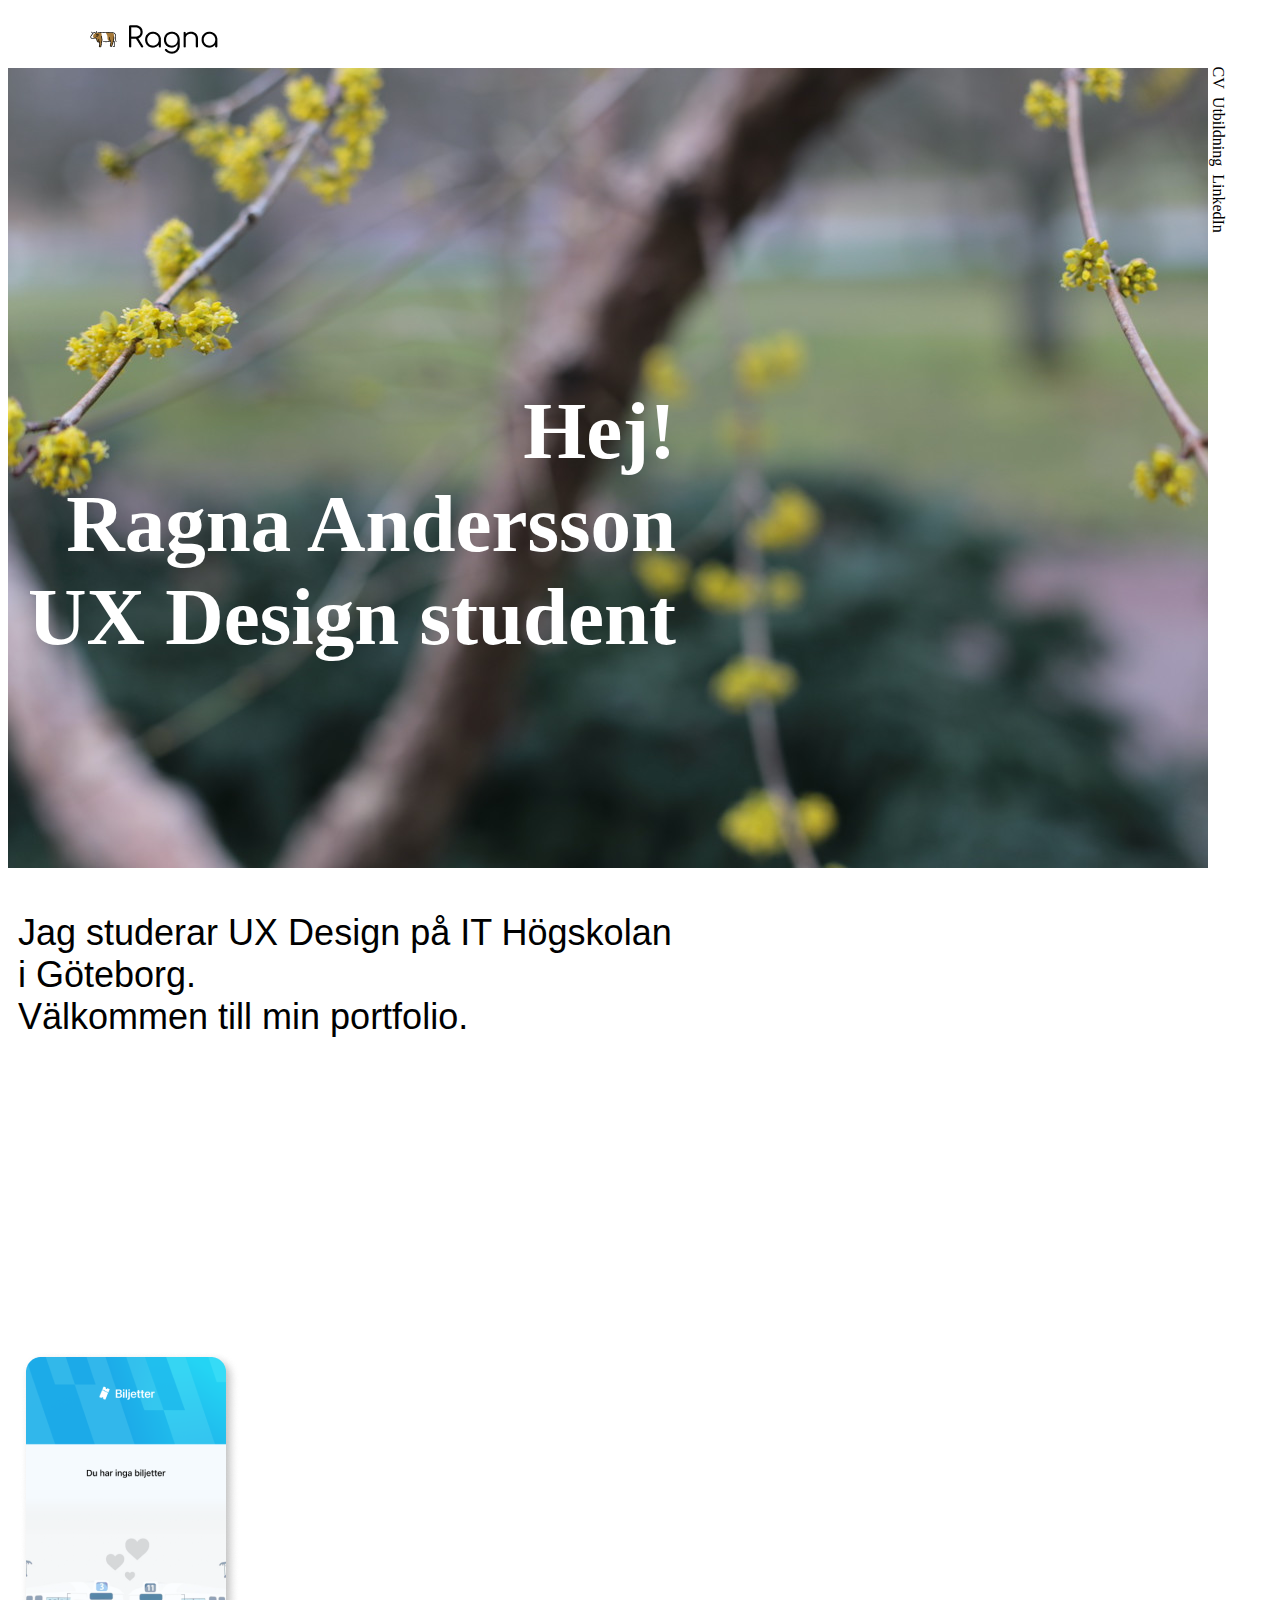
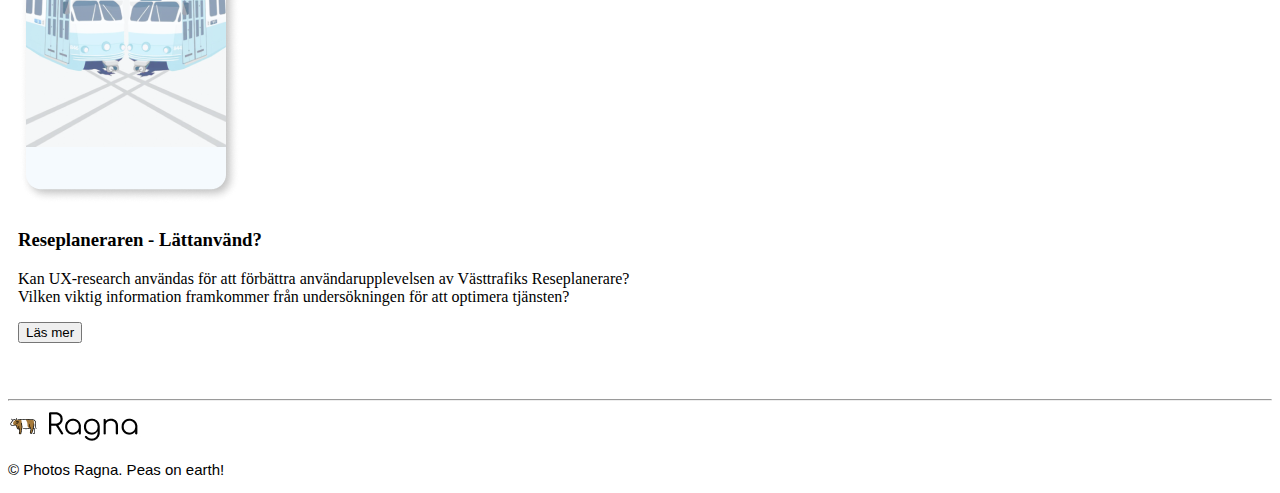
==== index.html @ 2805537f "Laddar upp filer" ====
<!-- START INFO -->

<!DOCTYPE html>
<html>

<head>
    <meta charset="UTF-8">
    <meta name="viewport" content="width=device-width, initial-scale=1.0">
    <title>Ragna Portfolio</title>
    <link rel="apple-touch-icon" sizes="180x180" href="/apple-touch-icon.png">
    <link rel="icon" type="image/png" sizes="32x32" href="/favicon-32x32.png">
    <link rel="icon" type="image/png" sizes="16x16" href="/favicon-16x16.png">
    <link rel="manifest" href="/site.webmanifest">
    <link rel="stylesheet" href="style.css">
</head>



<!-- HEADER -->

<header class="header">
    <div class="header_med_logo">
        <img src="img/ragnalogo.jpg" alt="Ragna logo" /> <br>
    </div>
    <div class="image_and_menu_container">
        <div class="header_bild_med_rubrik">
            <img class="headerbild" src="/img/header 2.jpg" alt="header" />
            <h1 class="rubriktext">
                Hej!<br>
                Ragna Andersson<br>
                UX Design student
            </h1>
        </div>
        <nav class="menu_box">
            <!-- <p>Meny</p> -->
            <div class="menu">
                <a href="cv.html">CV</a>
                <a href="utbildning.html">Utbildning</a>
                <a href="https://www.linkedin.com/in/ragna-andersson/" target="_blank">LinkedIn</a>
            </div>
        </nav>
    </div>
</header>

<!-- BODY -->

<body>

    <!-- NAV-BAR -->

    <!-- Vill ha en meny med dessa tre länkar till höger sen, vertikalt. Får se om vi kommer så långt att jag löser det. -->

    <section>
        <h2>
            Jag studerar UX Design på IT Högskolan<br>
            i Göteborg.<br>
            Välkommen till min portfolio.
        </h2>
    </section>

    <!-- PROJECT -->

    <section>
        <h1>
            <i>Projekt</i>
        </h1>
    </section>

    <section>
        <img src="/img/projekt/prj1_hearts.png" alt="screenshot of västrafik app" />

        <h3>
            Reseplaneraren - Lättanvänd?
        </h3>

        <p>
            Kan UX-research användas för att förbättra användarupplevelsen av Västtrafiks Reseplanerare? <br>
            Vilken viktig information framkommer från undersökningen för att optimera tjänsten?
        </p>
        <!-- Vet att man inte ska lägga saker som inte är aktiva synligt. Knappen går inte nånstans just nu. Men ville visa för dig att jag vet hur man gör en html knapp, inför att jag ska sminka den med css och koppla til projekt -->
        <button>Läs mer</button>
    </section>

    <br>

</body>

<!-- FOOTER -->

<footer>

    <hr>

    <img src="img/ragnalogo.jpg" alt="Ragna logo" /> <br>
    <p class="footer_text">
        © Photos Ragna. Peas on earth!
    </p>

</footer>

</html>
---- style.css ----
@charset "UTF-8";
/**
 * CONTENTS
 *
 * SETTINGS
 * Global...............Globally-available variables and config.
 *
 * TOOLS
 * Mixins...............Useful mixins.
 *
 * GENERIC
 * Normalize.css........A level playing field.
 * Box-sizing...........Better default `box-sizing`.
 *
 * BASE
 * Headings.............H1–H6 styles.
 *
 * OBJECTS
 * Wrappers.............Wrapping and constraining elements.
 *
 * COMPONENTS
 * Page-head............The main page header.
 * Page-foot............The main page footer.
 * Buttons..............Button elements.
 *
 * TRUMPS
 * Text.................Text helpers.
 */
/*------------------------------------*\
  #SETTINGS
\*------------------------------------*/
/* HELA SIDAN */
body {
  background-color: F2F2F2;
}

section {
  margin-bottom: 20px;
  /* Justera detta värde enligt önskat avstånd */
  padding: 10px;
  /* Om du vill lägga till fyllnad inuti varje avsnitt */
}

/* RUBRIKER */
h1 {
  color: white;
  text-align: left;
  font-family: croissant one, serif;
}
@media (min-width: 650px) {
  h1 {
    font-size: 30px;
  }
}
@media (min-width: 650px) {
  h1 {
    font-size: 81px;
  }
}

h2 {
  color: black;
  text-align: left;
  font-family: Montserrat, Arial, sans-serif;
  font-weight: normal;
  font-size: 36px;
}

/* HEADER */
.header {
  display: flex;
  flex-direction: column;
}

.image_and_menu_container {
  display: flex;
  flex-direction: row;
}

.header_med_logo {
  display: flex;
  align-items: center;
  padding-left: 5rem;
  height: 3.75rem;
}

/* Start-info för bild med text */
.header_bild_med_rubrik {
  position: relative;
  text-align: left;
  /* Ändra textjusteringen till vänster */
}

/* Storlek på bild med text */
.headerbild {
  width: 100%;
  /* Anpassa bilden till bredden av behållaren */
}

/* Stil för rubrik på bild */
.rubriktext {
  position: absolute;
  text-align: right;
  /* Placera rubriken på bilden */
  top: 50%;
  /* Justera vertikalt till mitten */
  left: 10px;
  /* Placera till vänster med en lämplig marginal */
  transform: translateY(-50%);
  /* Centrera vertikalt */
  /*background-color: rgba(0, 0, 0, 0);*/
  /* Bakgrundsfärg med genomskinlighet */
  color: #fff;
  /* Textfärg */
  padding: 10px;
  /* Lägg till lite utrymme runt texten */
}

/* NAV */
.menu_box {
  align-items: start;
  justify-content: end;
  column-gap: 1rem;
  background-color: F2F2F2;
}

.menu {
  display: flex;
  column-gap: 0.5rem;
  width: 1.3rem;
  rotate: 90deg;
}

nav a {
  color: black;
  font-style: normal;
  text-decoration: none;
}

/* BODY */
.grid-container {
  display: grid;
  grid-template-columns: auto auto;
}

/* FOOTER */
.footer_text {
  color: black;
  text-align: left;
  font-family: Montserrat, Arial, sans-serif;
  font-weight: normal;
  font-size: 15px;
}

/*# sourceMappingURL=style.css.map */
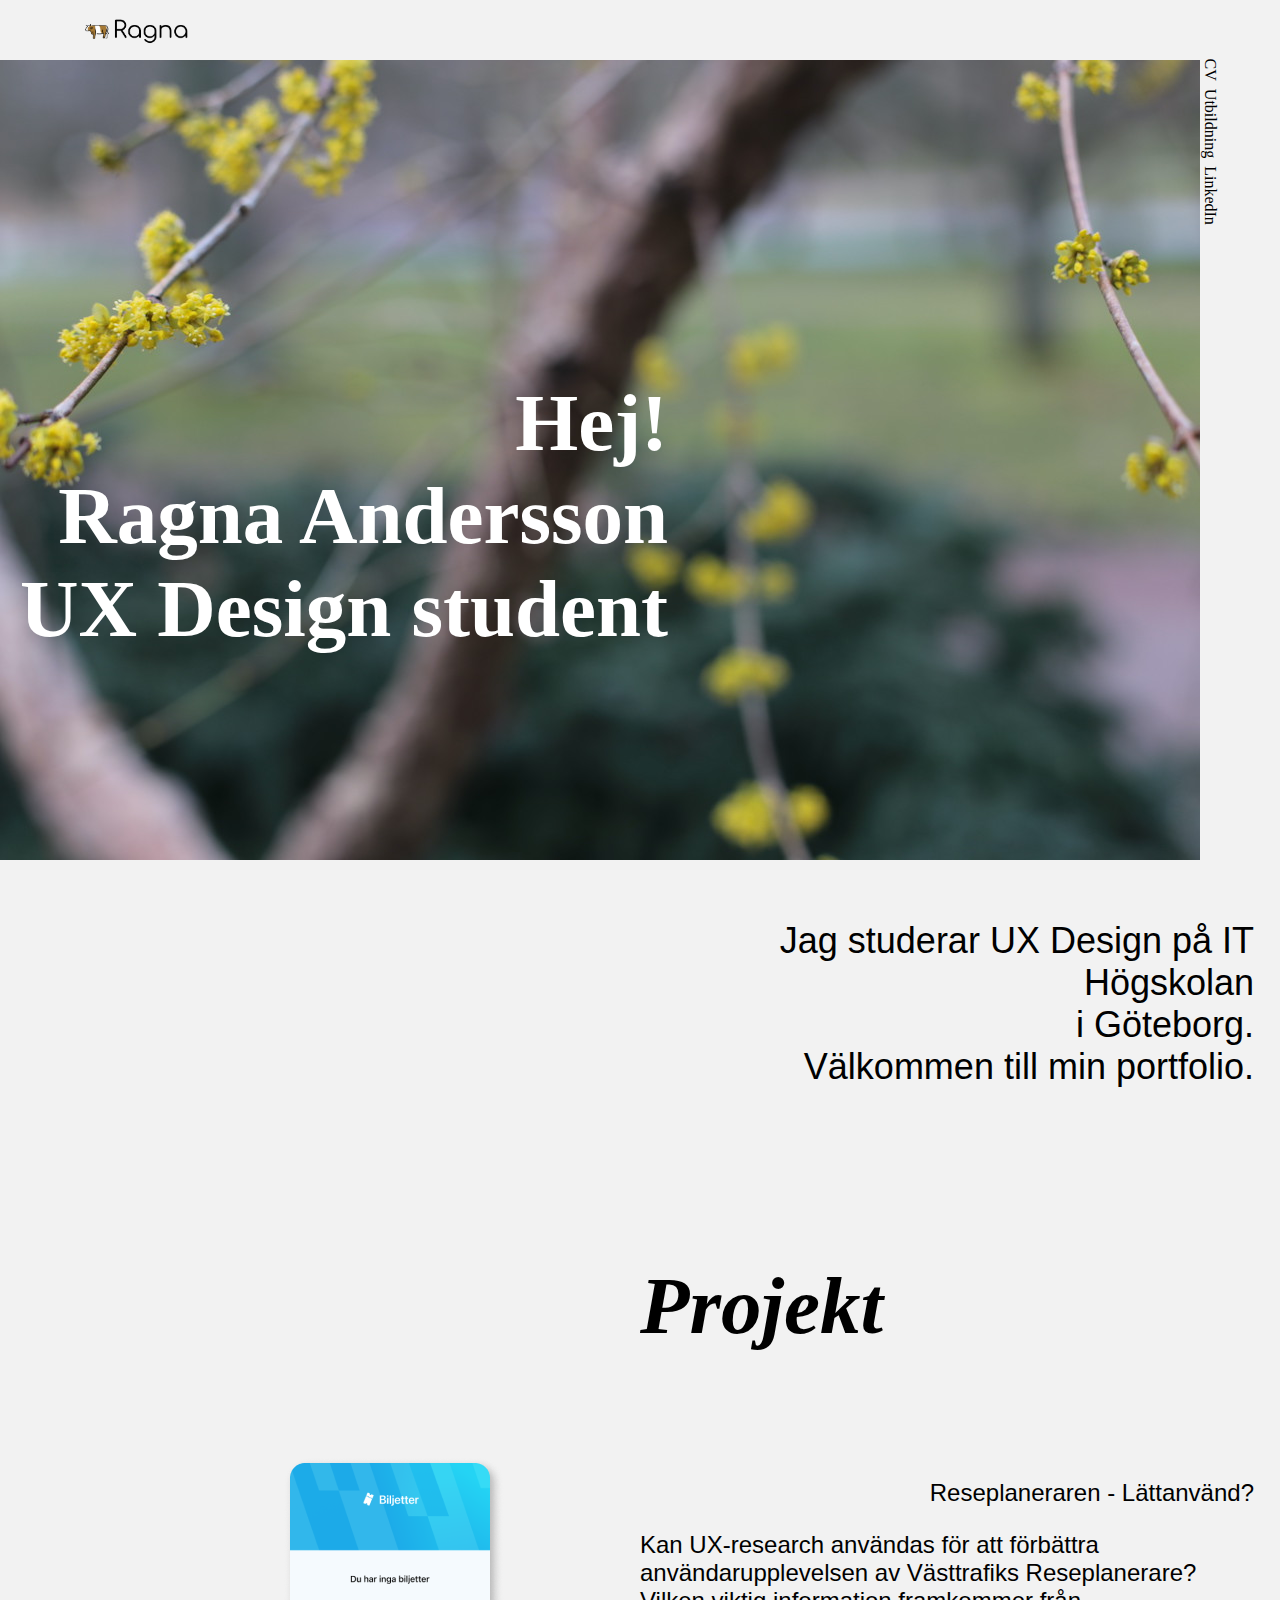
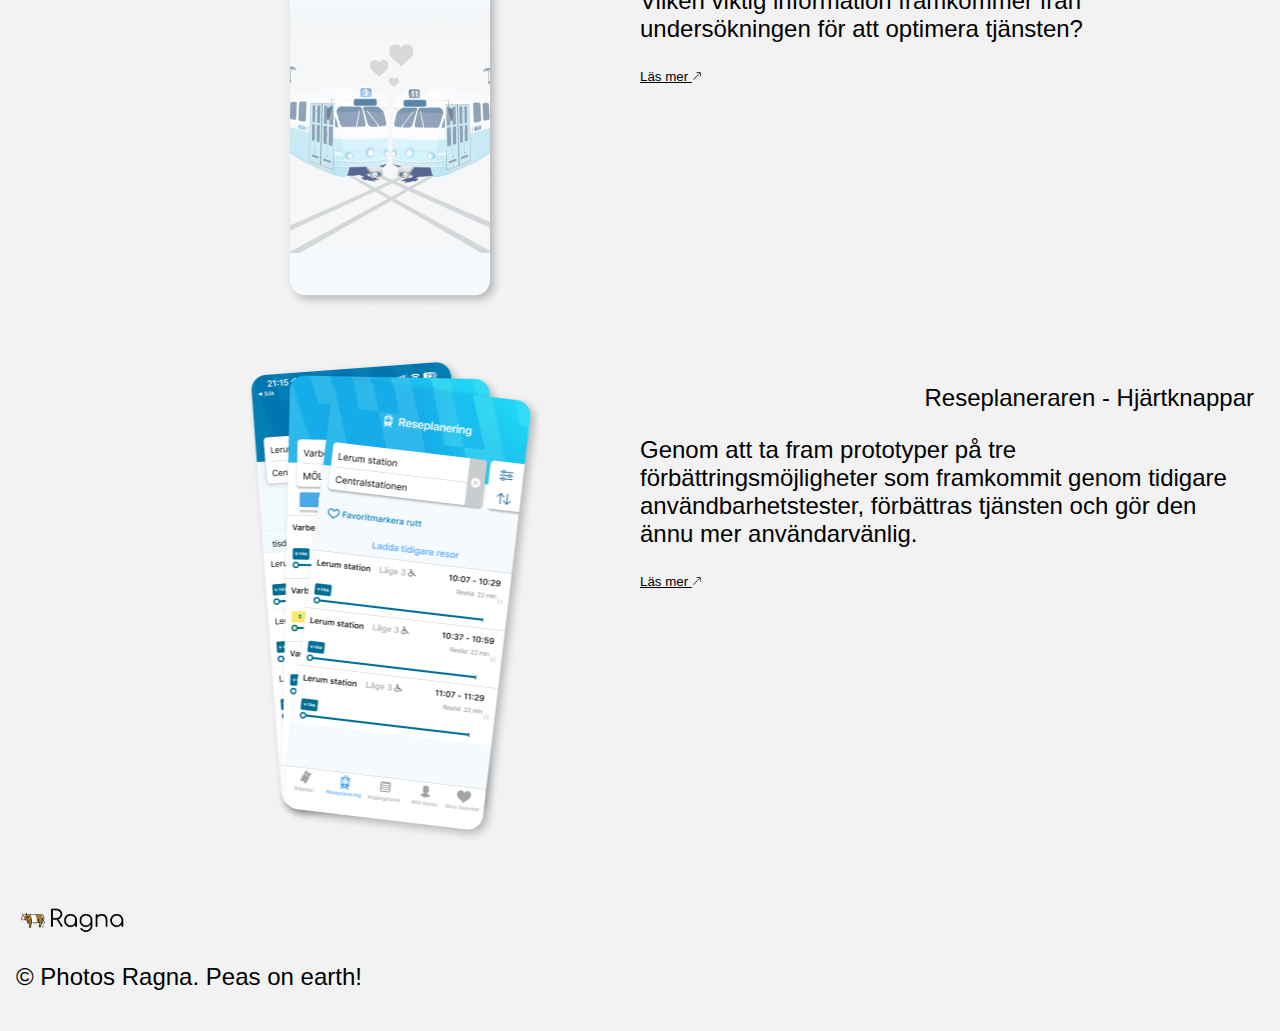
==== commit 057c49ea: "bajsmacka" ====
--- a/index.html
+++ b/index.html
@@ -15,17 +15,16 @@
 </head>
 
 
-
 <!-- HEADER -->
 
 <header class="header">
     <div class="header_med_logo">
-        <img src="img/ragnalogo.jpg" alt="Ragna logo" /> <br>
+        <img class="logo" src="img/ragnalogo.png" alt="Ragna logo" /> <br>
     </div>
     <div class="image_and_menu_container">
         <div class="header_bild_med_rubrik">
-            <img class="headerbild" src="/img/header 2.jpg" alt="header" />
-            <h1 class="rubriktext">
+            <img class="headerbild_index" src="/img/header 2.jpg" alt="header" />
+            <h1 class="rubriktext_index">
                 Hej!<br>
                 Ragna Andersson<br>
                 UX Design student
@@ -45,54 +44,73 @@
 <!-- BODY -->
 
 <body>
+    <div class="padding-1">
+        <!-- Vill ha en meny med dessa tre länkar till höger sen, vertikalt. Får se om vi kommer så långt att jag löser det. -->
+        <div class="grid-container-2-col">
+            <section class="col2 row1">
+                <h2>
+                    Jag studerar UX Design på IT Högskolan<br>
+                    i Göteborg.<br>
+                    Välkommen till min portfolio.
+                </h2>
+            </section>
 
-    <!-- NAV-BAR -->
+            <!-- PROJECT -->
+            <section class="col1-2 row2 grid-container-2-col">
+                <h1 class="col2">
+                    <i>Projekt</i>
+                </h1>
+                <div class="col1-2 row2 grid-container-2-col">
+                    <img class="col1 project_img" src="/img/projekt/prj1_hearts.png" alt="screenshot of västrafik app" />
 
-    <!-- Vill ha en meny med dessa tre länkar till höger sen, vertikalt. Får se om vi kommer så långt att jag löser det. -->
+                    <div class="col2">
+                        <h3>
+                            Reseplaneraren - Lättanvänd?
+                        </h3>
 
-    <section>
-        <h2>
-            Jag studerar UX Design på IT Högskolan<br>
-            i Göteborg.<br>
-            Välkommen till min portfolio.
-        </h2>
-    </section>
+                        <p>
+                            Kan UX-research användas för att förbättra användarupplevelsen av Västtrafiks Reseplanerare? <br>
+                            Vilken viktig information framkommer från undersökningen för att optimera tjänsten?
+                        </p>
+                        <!-- Vet att man inte ska lägga saker som inte är aktiva synligt. Knappen går inte nånstans just nu. Men ville visa för dig att jag vet hur man gör en html knapp, inför att jag ska sminka den med css och koppla til projekt -->
+                        <button class="project_button">Läs mer 
+                            <svg xmlns="http://www.w3.org/2000/svg" width="10" height="10" fill="currentColor" class="bi bi-arrow-up-right" viewBox="0 0 16 16">
+                                <path fill-rule="evenodd" d="M14 2.5a.5.5 0 0 0-.5-.5h-6a.5.5 0 0 0 0 1h4.793L2.146 13.146a.5.5 0 0 0 .708.708L13 3.707V8.5a.5.5 0 0 0 1 0v-6z"/>
+                            </svg>
+                        </button>
+                    </div>
+                </div>
+                <div class="col1-2 row3 grid-container-2-col">
+                    <img class="col1 project_img" src="/img/projekt/togo.png" alt="screenshot of västrafik app" />
 
-    <!-- PROJECT -->
+                    <div class="col2">
+                        <h3>
+                            Reseplaneraren - Hjärtknappar
+                        </h3>
 
-    <section>
-        <h1>
-            <i>Projekt</i>
-        </h1>
-    </section>
-
-    <section>
-        <img src="/img/projekt/prj1_hearts.png" alt="screenshot of västrafik app" />
-
-        <h3>
-            Reseplaneraren - Lättanvänd?
-        </h3>
-
-        <p>
-            Kan UX-research användas för att förbättra användarupplevelsen av Västtrafiks Reseplanerare? <br>
-            Vilken viktig information framkommer från undersökningen för att optimera tjänsten?
-        </p>
-        <!-- Vet att man inte ska lägga saker som inte är aktiva synligt. Knappen går inte nånstans just nu. Men ville visa för dig att jag vet hur man gör en html knapp, inför att jag ska sminka den med css och koppla til projekt -->
-        <button>Läs mer</button>
-    </section>
-
-    <br>
-
+                        <p>
+                            Genom att ta fram prototyper på tre förbättringsmöjligheter som framkommit genom tidigare användbarhetstester, förbättras tjänsten och gör den ännu mer användarvänlig. 
+                        </p>
+                        <!-- Vet att man inte ska lägga saker som inte är aktiva synligt. Knappen går inte nånstans just nu. Men ville visa för dig att jag vet hur man gör en html knapp, inför att jag ska sminka den med css och koppla til projekt -->
+                        <button class="project_button">Läs mer 
+                            <svg xmlns="http://www.w3.org/2000/svg" width="10" height="10" fill="currentColor" class="bi bi-arrow-up-right" viewBox="0 0 16 16">
+                                <path fill-rule="evenodd" d="M14 2.5a.5.5 0 0 0-.5-.5h-6a.5.5 0 0 0 0 1h4.793L2.146 13.146a.5.5 0 0 0 .708.708L13 3.707V8.5a.5.5 0 0 0 1 0v-6z"/>
+                            </svg>
+                        </button>
+                    </div>
+                </div>
+            </section>
+            <br>
+        </div>
+    </div>
 </body>
 
 <!-- FOOTER -->
 
-<footer>
+<footer class="footer padding-1">
 
-    <hr>
-
-    <img src="img/ragnalogo.jpg" alt="Ragna logo" /> <br>
-    <p class="footer_text">
+    <img  class="logo" src="img/ragnalogo.png" alt="Ragna logo" /> <br>
+    <p>
         © Photos Ragna. Peas on earth!
     </p>
 
--- a/style.css
+++ b/style.css
@@ -29,9 +29,59 @@
 /*------------------------------------*\
   #SETTINGS
 \*------------------------------------*/
-/* HELA SIDAN */
-body {
-  background-color: F2F2F2;
+/*------------------------------------*\
+  #GENERIC
+\*------------------------------------*/
+.grid-container-2-col {
+  display: grid;
+  grid-template-columns: 50% 50%;
+  row-gap: 3rem;
+}
+
+.col1 {
+  grid-column-start: 1;
+}
+
+.col2 {
+  grid-column-start: 2;
+}
+
+.row1 {
+  grid-row-start: 1;
+}
+
+.col1-2 {
+  grid-column-start: 1;
+  grid-column-end: 3;
+}
+
+.row2 {
+  grid-row-start: 2;
+}
+
+.row3 {
+  grid-row-start: 3;
+}
+
+.flex {
+  display: flex;
+}
+
+.flex-column {
+  flex-direction: column;
+}
+
+.padding-1 {
+  padding: 1rem;
+}
+
+/*------------------------------------*\
+  #BODY
+\*------------------------------------*/
+body, .body_education, .body_cv {
+  background-color: #F2F2F2;
+  padding: 0;
+  margin: 0;
 }
 
 section {
@@ -41,18 +91,31 @@
   /* Om du vill lägga till fyllnad inuti varje avsnitt */
 }
 
-/* RUBRIKER */
+/*------------------------------------*\
+  #TEXT BASE
+\*------------------------------------*/
+.text-montserrat, .project_button, p, h3, h2 {
+  text-align: left;
+  font-family: Montserrat, Arial, sans-serif;
+  font-weight: normal;
+}
+
+.text-croissant, .hello_cv {
+  text-align: left;
+  font-family: croissant one, serif;
+  font-weight: normal;
+}
+
+/*------------------------------------*\
+  #HEADERS
+\*------------------------------------*/
 h1 {
-  color: white;
+  color: black;
   text-align: left;
   font-family: croissant one, serif;
-}
-@media (min-width: 650px) {
-  h1 {
-    font-size: 30px;
-  }
-}
-@media (min-width: 650px) {
+  font-size: 30px;
+}
+@media (min-width: 850px) {
   h1 {
     font-size: 81px;
   }
@@ -60,16 +123,70 @@
 
 h2 {
   color: black;
-  text-align: left;
-  font-family: Montserrat, Arial, sans-serif;
-  font-weight: normal;
   font-size: 36px;
 }
-
-/* HEADER */
+@media (max-width: 850px) {
+  h2 {
+    font-size: 20px;
+  }
+}
+
+h3 {
+  color: black;
+  font-size: 12px;
+  -webkit-hyphens: auto;
+  -moz-hyphens: auto;
+  -ms-hyphens: auto;
+  hyphens: auto;
+}
+@media (min-width: 450px) {
+  h3 {
+    font-size: 24px;
+  }
+}
+
+/*------------------------------------*\
+  #OTHER TEXT
+\*------------------------------------*/
+p {
+  color: black;
+  font-size: 15px;
+  word-break: break-word;
+  -webkit-hyphens: auto;
+  -moz-hyphens: auto;
+  -ms-hyphens: auto;
+  hyphens: auto;
+}
+@media (min-width: 450px) {
+  p {
+    font-size: 24px;
+    word-break: normal;
+  }
+}
+
+.right-align {
+  text-align: right;
+}
+
+/*------------------------------------*\
+  #IMAGES
+\*------------------------------------*/
+.img-scale {
+  max-width: 100%;
+}
+
+.logo {
+  height: 2rem;
+}
+
+/*------------------------------------*\
+  #PAGE HEADER
+\*------------------------------------*/
 .header {
   display: flex;
   flex-direction: column;
+  background-color: #F2F2F2;
+  margin: 0;
 }
 
 .image_and_menu_container {
@@ -82,6 +199,7 @@
   align-items: center;
   padding-left: 5rem;
   height: 3.75rem;
+  background-color: #F2F2F2;
 }
 
 /* Start-info för bild med text */
@@ -91,24 +209,38 @@
   /* Ändra textjusteringen till vänster */
 }
 
+.header_image_text_small {
+  position: relative;
+  text-align: left;
+  width: 100%;
+  height: 30vw;
+  /* Ändra textjusteringen till vänster */
+}
+
 /* Storlek på bild med text */
-.headerbild {
+.headerbild_index {
   width: 100%;
   /* Anpassa bilden till bredden av behållaren */
 }
 
+/* Storlek på bild med text */
+.header_image_small {
+  width: 100%;
+  height: 100%;
+  object-fit: cover;
+  /* Anpassa bilden till bredden av behållaren */
+}
+
 /* Stil för rubrik på bild */
-.rubriktext {
+.rubriktext_index {
   position: absolute;
   text-align: right;
   /* Placera rubriken på bilden */
   top: 50%;
   /* Justera vertikalt till mitten */
   left: 10px;
-  /* Placera till vänster med en lämplig marginal */
+  /* Centrera vertikalt */
   transform: translateY(-50%);
-  /* Centrera vertikalt */
-  /*background-color: rgba(0, 0, 0, 0);*/
   /* Bakgrundsfärg med genomskinlighet */
   color: #fff;
   /* Textfärg */
@@ -116,16 +248,36 @@
   /* Lägg till lite utrymme runt texten */
 }
 
-/* NAV */
+/* Stil för rubrik på bild */
+.header_text_centered {
+  position: absolute;
+  text-align: center;
+  /* Placera rubriken på bilden */
+  top: 0%;
+  /* Justera vertikalt till mitten */
+  left: 50%;
+  /* Centrera vertikalt */
+  transform: translateX(-50%);
+  /* Bakgrundsfärg med genomskinlighet */
+  color: #fff;
+  /* Textfärg */
+  padding: 10px;
+  /* Lägg till lite utrymme runt texten */
+}
+
+/*------------------------------------*\
+  #NAV MENU
+\*------------------------------------*/
 .menu_box {
   align-items: start;
   justify-content: end;
   column-gap: 1rem;
-  background-color: F2F2F2;
+  background-color: #F2F2F2;
 }
 
 .menu {
   display: flex;
+  flex-shrink: 1;
   column-gap: 0.5rem;
   width: 1.3rem;
   rotate: 90deg;
@@ -137,19 +289,133 @@
   text-decoration: none;
 }
 
-/* BODY */
-.grid-container {
-  display: grid;
-  grid-template-columns: auto auto;
-}
-
-/* FOOTER */
-.footer_text {
-  color: black;
-  text-align: left;
-  font-family: Montserrat, Arial, sans-serif;
+/*------------------------------------*\
+  #PROJECTS
+\*------------------------------------*/
+.project_img {
+  width: 75%;
+}
+@media (min-width: 850px) {
+  .project_img {
+    width: auto;
+    position: relative;
+    left: 60%;
+    transform: translateX(-50%);
+  }
+}
+
+.project_button {
+  border: none;
+  background-color: transparent;
+  padding: 0;
+  color: black;
+  text-decoration: underline;
+}
+
+/*------------------------------------*\
+  #CV
+\*------------------------------------*/
+.hello_cv {
+  color: #F2F2F2;
+  margin: 0;
+  padding: 0;
+  font-size: 40px;
+}
+@media (min-width: 450px) {
+  .hello_cv {
+    font-size: 81px;
+  }
+}
+@media (min-width: 850px) {
+  .hello_cv {
+    font-size: 221px;
+  }
+}
+
+.body_cv {
+  background-color: #968FA6;
+  color: #F2F2F2;
+}
+
+.body_cv p {
+  color: #F2F2F2;
+  font-family: Montserrat;
+  font-size: 18px;
+  font-style: normal;
+  font-weight: 400;
+  line-height: 30px; /* 166.667% */
+}
+
+.body_cv h3, h4, h5 {
+  color: #F2F2F2;
+  font-size: 36px;
+  line-height: normal;
   font-weight: normal;
-  font-size: 15px;
+}
+
+.body_cv h5 {
+  font-family: Montserrat;
+  font-size: 16px;
+  font-style: normal;
+  font-weight: 700;
+  line-height: 24px; /* 150% */
+}
+
+.internship_header {
+  margin: 0;
+}
+
+.internship_info {
+  margin: 0;
+  padding-left: 1rem;
+}
+
+/*------------------------------------*\
+  #EDUCATION
+\*------------------------------------*/
+.body_education {
+  background-color: #848C73;
+}
+
+.body_education p, h2, h3, h4, h5 {
+  text-align: right;
+  color: black;
+}
+
+.body_education h3 {
+  font-family: Montserrat;
+  font-size: 36px;
+  font-style: normal;
+  font-weight: 400;
+  line-height: 50px; /* 138.889% */
+  margin: 0;
+}
+
+.body_education h5 {
+  /* Ragna footer rubrik */
+  font-family: Montserrat;
+  font-size: 16px;
+  font-style: normal;
+  font-weight: 700;
+  line-height: 24px; /* 150% */
+}
+
+.body_education p {
+  /* Ragna body */
+  font-family: Montserrat;
+  font-size: 18px;
+  font-style: normal;
+  font-weight: 400;
+  line-height: 30px; /* 166.667% */
+}
+
+/*------------------------------------*\
+  #FOOTER
+\*------------------------------------*/
+.footer {
+  color: black;
+  background-color: #F2F2F2;
+  text-align: left;
 }
 
 /*# sourceMappingURL=style.css.map */
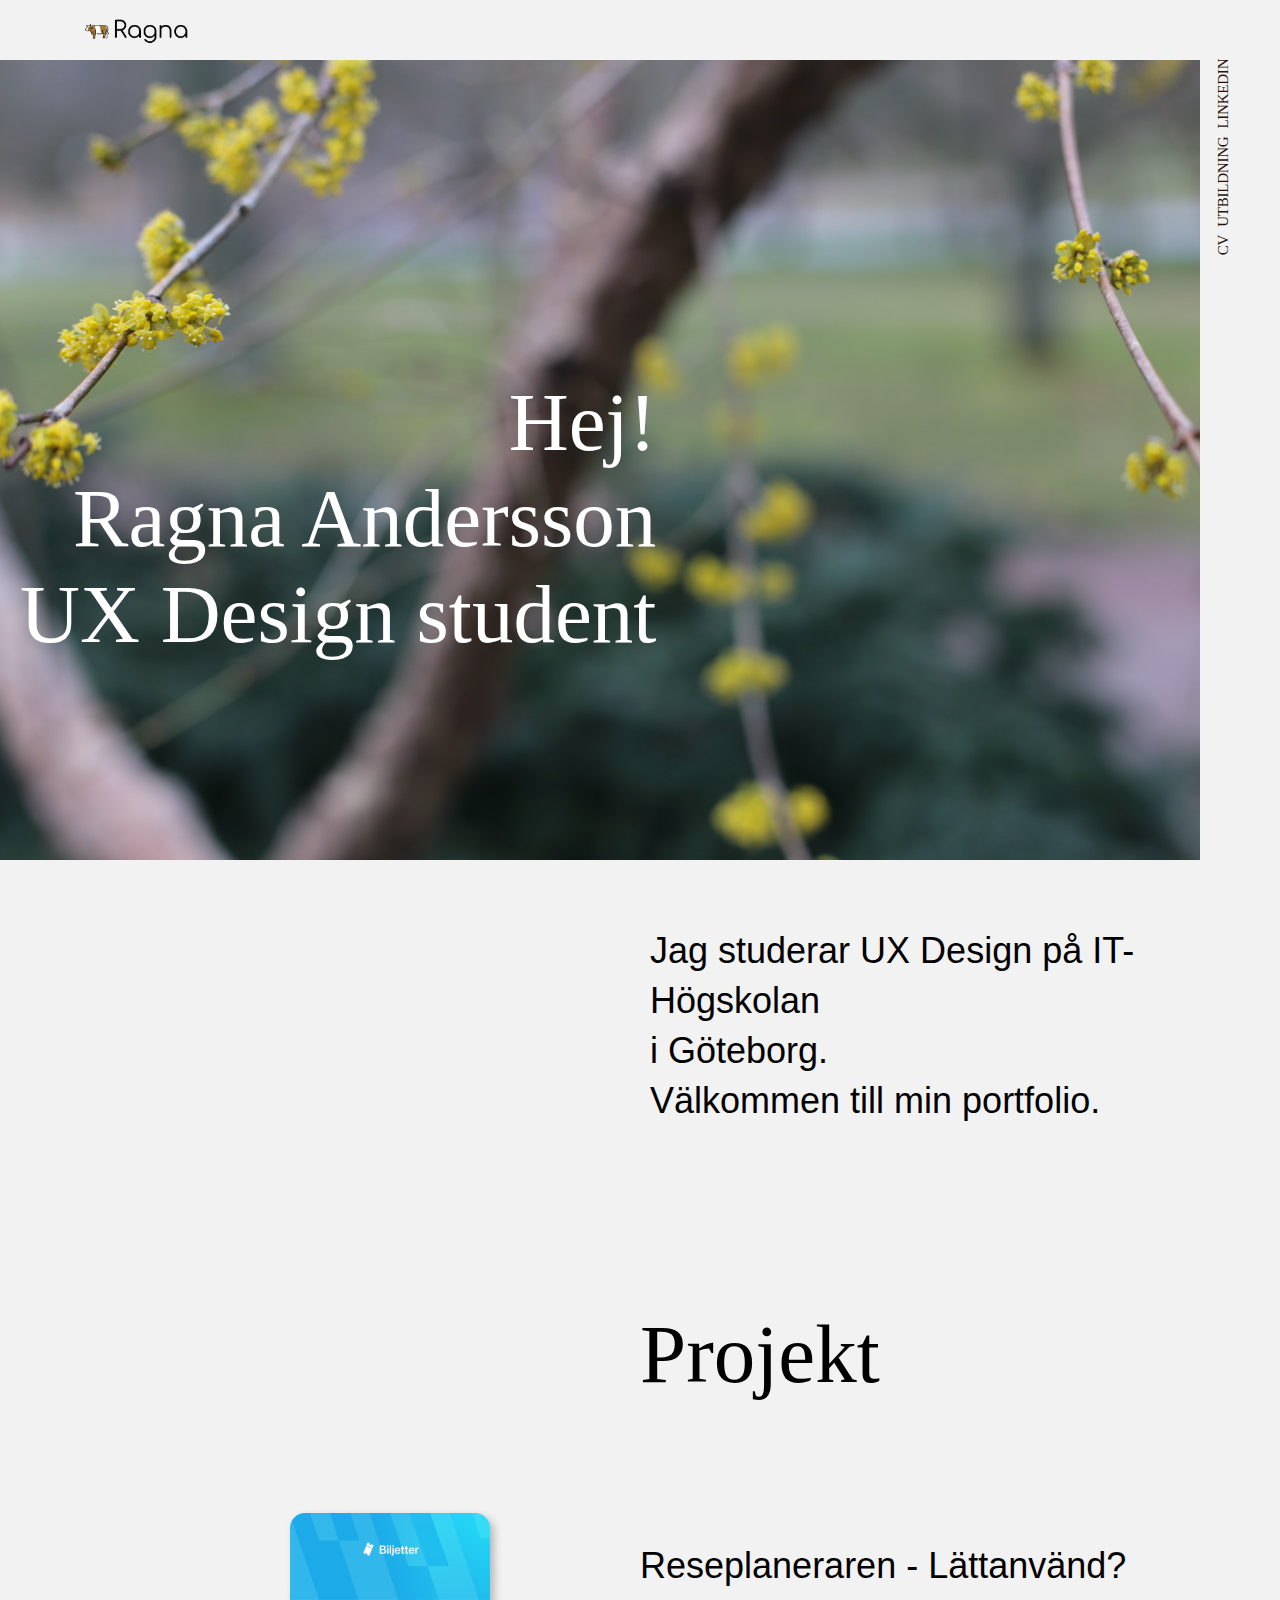
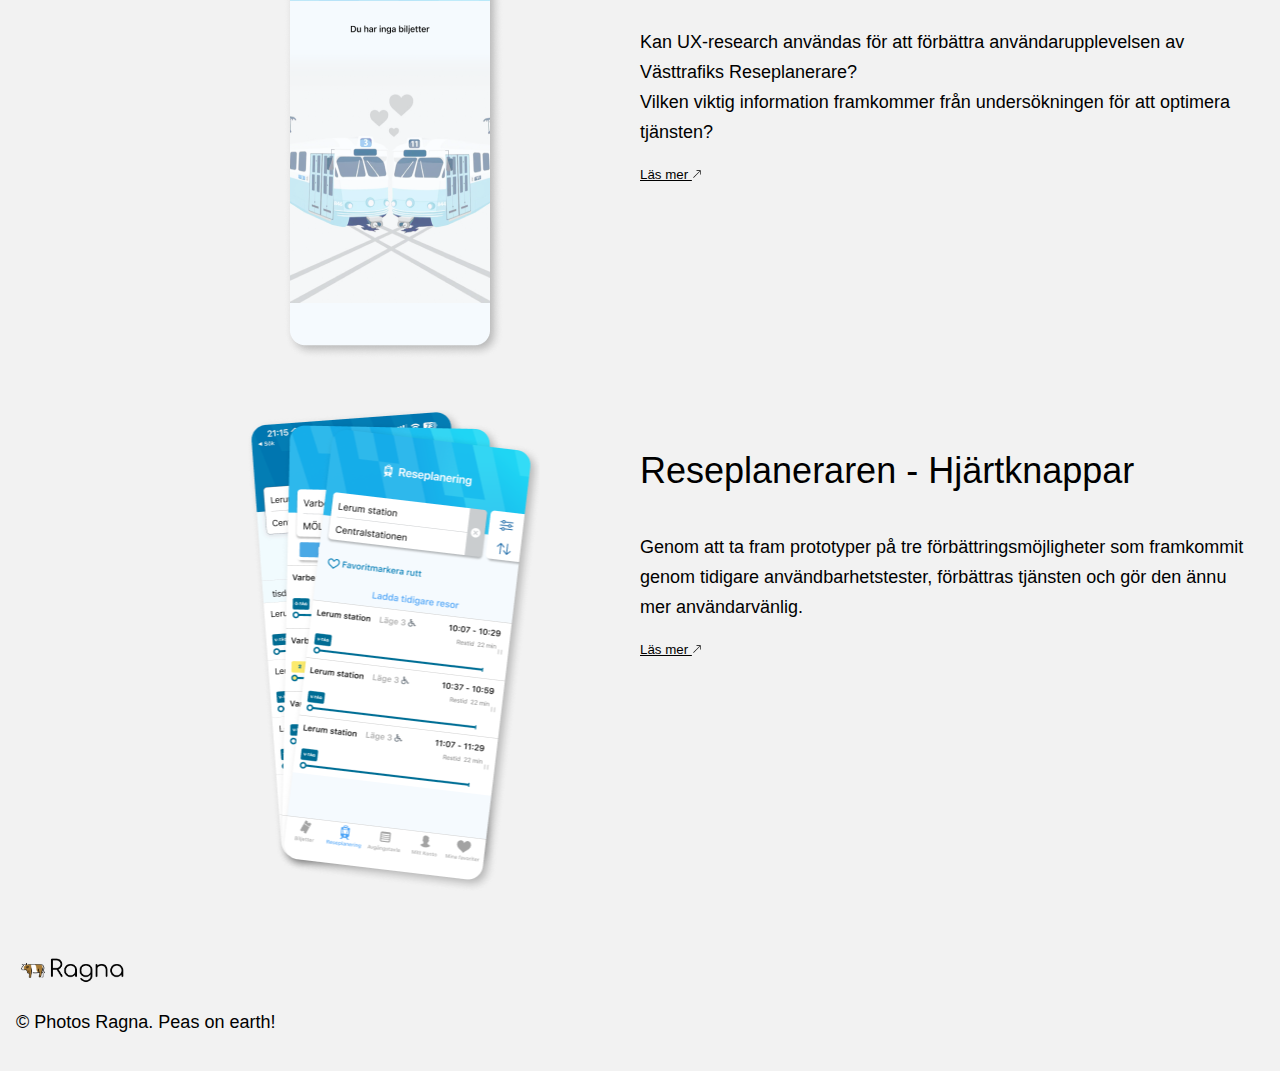
==== commit 47197960: "En massa bös" ====
--- a/index.html
+++ b/index.html
@@ -2,6 +2,10 @@
 
 <!DOCTYPE html>
 <html>
+
+<!-- ====================
+     HEAD
+   ==================== -->
 
 <head>
     <meta charset="UTF-8">
@@ -14,22 +18,34 @@
     <link rel="stylesheet" href="style.css">
 </head>
 
-
-<!-- HEADER -->
+<!-- ====================
+     HEADER
+   ==================== -->
 
 <header class="header">
+
+    <!-- LOGO -->
     <div class="header_med_logo">
         <img class="logo" src="img/ragnalogo.png" alt="Ragna logo" /> <br>
     </div>
+
+    <!-- header bild -->
     <div class="image_and_menu_container">
         <div class="header_bild_med_rubrik">
             <img class="headerbild_index" src="/img/header 2.jpg" alt="header" />
+            
+            <!-- Rubrik-->
             <h1 class="rubriktext_index">
                 Hej!<br>
                 Ragna Andersson<br>
                 UX Design student
             </h1>
         </div>
+
+<!-- ====================
+     NAV BAR
+   ==================== -->
+<!-- Vill ha en meny med dessa tre länkar till höger sen, vertikalt. Får se om vi kommer så långt att jag löser det. -->
         <nav class="menu_box">
             <!-- <p>Meny</p> -->
             <div class="menu">
@@ -41,30 +57,38 @@
     </div>
 </header>
 
-<!-- BODY -->
+<!-- ====================
+     BODY
+   ==================== -->
 
 <body>
     <div class="padding-1">
-        <!-- Vill ha en meny med dessa tre länkar till höger sen, vertikalt. Får se om vi kommer så långt att jag löser det. -->
+
+        <!-- Rubrik-text -->
         <div class="grid-container-2-col">
             <section class="col2 row1">
-                <h2>
-                    Jag studerar UX Design på IT Högskolan<br>
+                <h3 class="left-align">
+                    Jag studerar UX Design på IT-Högskolan<br>
                     i Göteborg.<br>
                     Välkommen till min portfolio.
-                </h2>
+                </h3>
             </section>
+    <!-- ********************
+         PROJECT
+    ******************** -->
 
-            <!-- PROJECT -->
             <section class="col1-2 row2 grid-container-2-col">
                 <h1 class="col2">
-                    <i>Projekt</i>
+                    Projekt
                 </h1>
+
+                <!-- Reseplaneraren - Lättanvänd? -->
+
                 <div class="col1-2 row2 grid-container-2-col">
                     <img class="col1 project_img" src="/img/projekt/prj1_hearts.png" alt="screenshot of västrafik app" />
 
                     <div class="col2">
-                        <h3>
+                        <h3 class="left-align">
                             Reseplaneraren - Lättanvänd?
                         </h3>
 
@@ -80,11 +104,14 @@
                         </button>
                     </div>
                 </div>
+
+                <!-- Reseplaneraren - Hjärtknappar-->
+
                 <div class="col1-2 row3 grid-container-2-col">
                     <img class="col1 project_img" src="/img/projekt/togo.png" alt="screenshot of västrafik app" />
 
                     <div class="col2">
-                        <h3>
+                        <h3 class="left-align">
                             Reseplaneraren - Hjärtknappar
                         </h3>
 
@@ -105,7 +132,9 @@
     </div>
 </body>
 
-<!-- FOOTER -->
+<!-- ====================
+     FOOTER
+   ==================== -->
 
 <footer class="footer padding-1">
 
--- a/style.css
+++ b/style.css
@@ -79,7 +79,7 @@
   #BODY
 \*------------------------------------*/
 body, .body_education, .body_cv {
-  background-color: #F2F2F2;
+  background-color: #f2f2f2;
   padding: 0;
   margin: 0;
 }
@@ -94,13 +94,13 @@
 /*------------------------------------*\
   #TEXT BASE
 \*------------------------------------*/
-.text-montserrat, .project_button, p, h3, h2 {
+.text-montserrat, .project_button, p, h3 {
   text-align: left;
   font-family: Montserrat, Arial, sans-serif;
   font-weight: normal;
 }
 
-.text-croissant, .hello_cv {
+.text-croissant, .hello_cv, h2, h1 {
   text-align: left;
   font-family: croissant one, serif;
   font-weight: normal;
@@ -109,63 +109,97 @@
 /*------------------------------------*\
   #HEADERS
 \*------------------------------------*/
+/* Ragna H1 */
 h1 {
   color: black;
-  text-align: left;
-  font-family: croissant one, serif;
+  font-size: 5.1875rem;
+  font-style: normal;
+  font-weight: 400;
+  line-height: normal;
+  /*   // Om skärmbredden är mindre än 650 pixlar
   font-size: 30px;
-}
-@media (min-width: 850px) {
-  h1 {
-    font-size: 81px;
-  }
-}
-
+  // Om skärmbredden är åtminstone 650 pixlar
+  @media (min-width: $device_large) {
+    // Sätt en mindre textstorlek så att texten får plats.
+  font-size: 81px;
+  } */
+}
+
+/* Ragna H2 */
 h2 {
   color: black;
-  font-size: 36px;
-}
-@media (max-width: 850px) {
-  h2 {
-    font-size: 20px;
-  }
-}
-
+  font-size: 4.0625rem;
+  font-style: normal;
+  font-weight: 400;
+  line-height: normal;
+}
+
+/* Ragna Rubrik Body */
 h3 {
   color: black;
-  font-size: 12px;
-  -webkit-hyphens: auto;
-  -moz-hyphens: auto;
-  -ms-hyphens: auto;
-  hyphens: auto;
-}
-@media (min-width: 450px) {
-  h3 {
+  font-size: 2.25rem;
+  font-style: normal;
+  font-weight: 400;
+  line-height: 3.125rem; /* 138.889% */
+  /*   @media (min-width: $device_medium) {
     font-size: 24px;
-  }
+  } */
 }
 
 /*------------------------------------*\
   #OTHER TEXT
 \*------------------------------------*/
+/* Ragna body */
 p {
   color: black;
-  font-size: 15px;
+  font-size: 1.125rem;
+  font-style: normal;
+  font-weight: 400;
+  line-height: 1.875rem; /* 166.667% */
   word-break: break-word;
   -webkit-hyphens: auto;
   -moz-hyphens: auto;
   -ms-hyphens: auto;
   hyphens: auto;
-}
-@media (min-width: 450px) {
-  p {
-    font-size: 24px;
+  /*   @media (min-width: $device_medium) {
+    font-size: 1.125rem;
     word-break: normal;
-  }
+  } */
+}
+
+/* Ragna footer rubrik */
+.footer-text-bold {
+  font-family: Montserrat;
+  font-size: 1rem;
+  font-style: normal;
+  font-weight: 700;
+  line-height: 1.5rem; /* 150% */
+}
+
+/* Ragna footer regular */
+.footer-text-regular {
+  font-family: Montserrat;
+  font-size: 1rem;
+  font-style: normal;
+  font-weight: 400;
+  line-height: 1.5rem; /* 150% */
+}
+
+/* Ragna citat */
+.citat-text {
+  font-family: Montserrat;
+  font-size: 3rem;
+  font-style: normal;
+  font-weight: 400;
+  line-height: 4.5rem; /* 150% */
 }
 
 .right-align {
   text-align: right;
+}
+
+.left-align {
+  text-align: left;
 }
 
 /*------------------------------------*\
@@ -185,7 +219,7 @@
 .header {
   display: flex;
   flex-direction: column;
-  background-color: #F2F2F2;
+  background-color: #f2f2f2;
   margin: 0;
 }
 
@@ -199,7 +233,7 @@
   align-items: center;
   padding-left: 5rem;
   height: 3.75rem;
-  background-color: #F2F2F2;
+  background-color: #f2f2f2;
 }
 
 /* Start-info för bild med text */
@@ -272,15 +306,28 @@
   align-items: start;
   justify-content: end;
   column-gap: 1rem;
-  background-color: #F2F2F2;
+  background-color: #f2f2f2;
 }
 
 .menu {
   display: flex;
+  justify-content: center;
   flex-shrink: 1;
   column-gap: 0.5rem;
-  width: 1.3rem;
-  rotate: 90deg;
+  width: 2rem;
+  transform: rotate(-90deg) translateX(-200%);
+  transform-origin: right bottom;
+}
+
+.menu a {
+  font-family: Montserrat;
+  color: var(--mrk-brun, #261109);
+  text-align: center;
+  font-size: 0.9375rem;
+  font-style: normal;
+  text-transform: uppercase;
+  line-height: normal;
+  letter-spacing: -0.01406rem;
 }
 
 nav a {
@@ -316,7 +363,7 @@
   #CV
 \*------------------------------------*/
 .hello_cv {
-  color: #F2F2F2;
+  color: #f2f2f2;
   margin: 0;
   padding: 0;
   font-size: 40px;
@@ -333,12 +380,12 @@
 }
 
 .body_cv {
-  background-color: #968FA6;
-  color: #F2F2F2;
+  background-color: #968fa6;
+  color: #f2f2f2;
 }
 
 .body_cv p {
-  color: #F2F2F2;
+  color: #f2f2f2;
   font-family: Montserrat;
   font-size: 18px;
   font-style: normal;
@@ -346,8 +393,10 @@
   line-height: 30px; /* 166.667% */
 }
 
-.body_cv h3, h4, h5 {
-  color: #F2F2F2;
+.body_cv h3,
+h4,
+h5 {
+  color: #f2f2f2;
   font-size: 36px;
   line-height: normal;
   font-weight: normal;
@@ -374,10 +423,14 @@
   #EDUCATION
 \*------------------------------------*/
 .body_education {
-  background-color: #848C73;
-}
-
-.body_education p, h2, h3, h4, h5 {
+  background-color: #848c73;
+}
+
+.body_education p,
+h2,
+h3,
+h4,
+h5 {
   text-align: right;
   color: black;
 }
@@ -414,7 +467,7 @@
 \*------------------------------------*/
 .footer {
   color: black;
-  background-color: #F2F2F2;
+  background-color: #f2f2f2;
   text-align: left;
 }
 
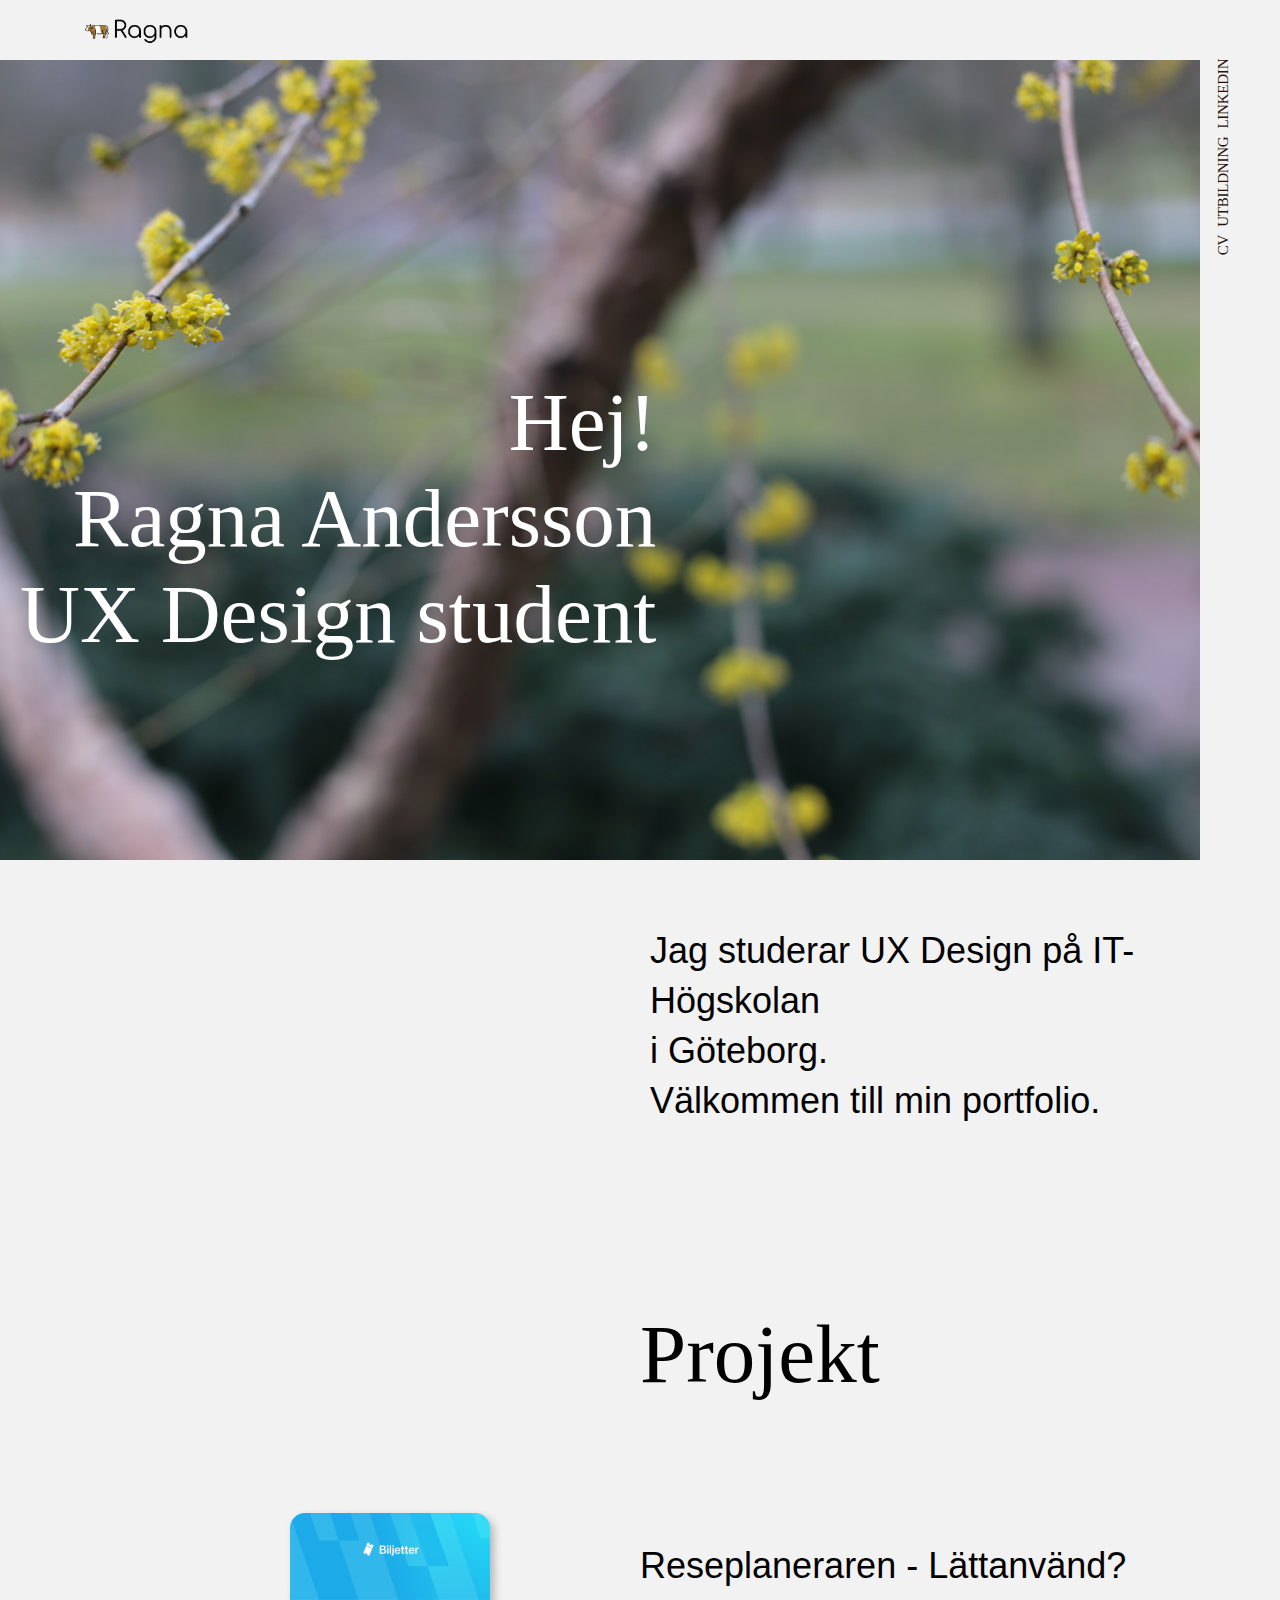
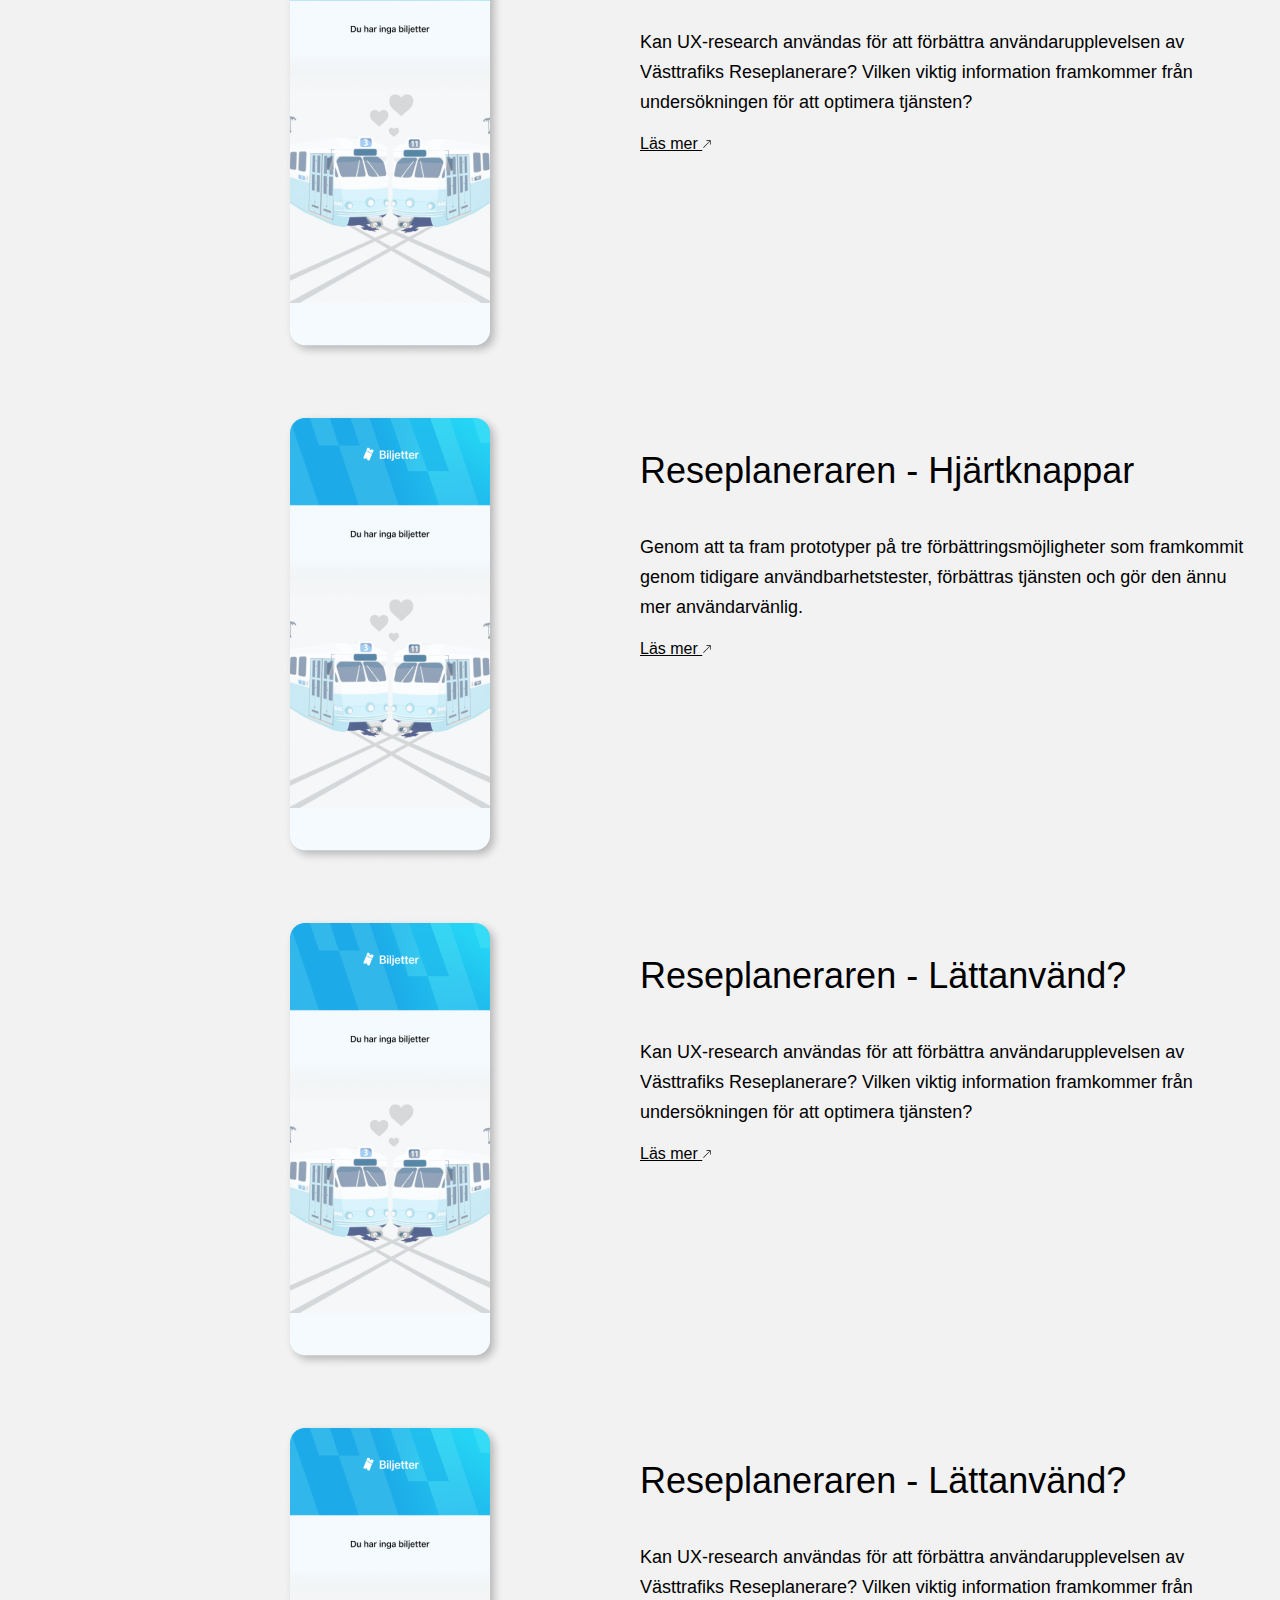
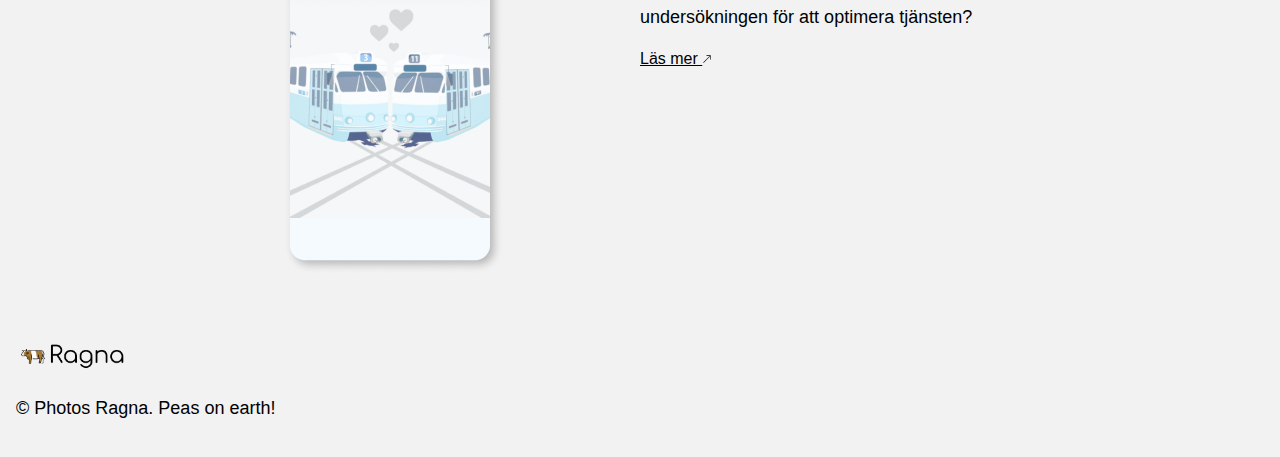
==== commit de5aad8b: "Javascript för att visa projekt" ====
--- a/index.html
+++ b/index.html
@@ -15,7 +15,7 @@
     <link rel="icon" type="image/png" sizes="32x32" href="/favicon-32x32.png">
     <link rel="icon" type="image/png" sizes="16x16" href="/favicon-16x16.png">
     <link rel="manifest" href="/site.webmanifest">
-    <link rel="stylesheet" href="style.css">
+    <link rel="stylesheet" href="/assets/css/style.css">
 </head>
 
 <!-- ====================
@@ -26,13 +26,13 @@
 
     <!-- LOGO -->
     <div class="header_med_logo">
-        <img class="logo" src="img/ragnalogo.png" alt="Ragna logo" /> <br>
+        <img class="logo" src="/assets/img/ragnalogo.png" alt="Ragna logo" /> <br>
     </div>
 
     <!-- header bild -->
     <div class="image_and_menu_container">
         <div class="header_bild_med_rubrik">
-            <img class="headerbild_index" src="/img/header 2.jpg" alt="header" />
+            <img class="headerbild_index" src="/assets/img/header 2.jpg" alt="header" />
             
             <!-- Rubrik-->
             <h1 class="rubriktext_index">
@@ -77,55 +77,11 @@
          PROJECT
     ******************** -->
 
-            <section class="col1-2 row2 grid-container-2-col">
+            <section id="projects" class="col1-2 row2 grid-container-2-col">
                 <h1 class="col2">
                     Projekt
                 </h1>
 
-                <!-- Reseplaneraren - Lättanvänd? -->
-
-                <div class="col1-2 row2 grid-container-2-col">
-                    <img class="col1 project_img" src="/img/projekt/prj1_hearts.png" alt="screenshot of västrafik app" />
-
-                    <div class="col2">
-                        <h3 class="left-align">
-                            Reseplaneraren - Lättanvänd?
-                        </h3>
-
-                        <p>
-                            Kan UX-research användas för att förbättra användarupplevelsen av Västtrafiks Reseplanerare? <br>
-                            Vilken viktig information framkommer från undersökningen för att optimera tjänsten?
-                        </p>
-                        <!-- Vet att man inte ska lägga saker som inte är aktiva synligt. Knappen går inte nånstans just nu. Men ville visa för dig att jag vet hur man gör en html knapp, inför att jag ska sminka den med css och koppla til projekt -->
-                        <button class="project_button">Läs mer 
-                            <svg xmlns="http://www.w3.org/2000/svg" width="10" height="10" fill="currentColor" class="bi bi-arrow-up-right" viewBox="0 0 16 16">
-                                <path fill-rule="evenodd" d="M14 2.5a.5.5 0 0 0-.5-.5h-6a.5.5 0 0 0 0 1h4.793L2.146 13.146a.5.5 0 0 0 .708.708L13 3.707V8.5a.5.5 0 0 0 1 0v-6z"/>
-                            </svg>
-                        </button>
-                    </div>
-                </div>
-
-                <!-- Reseplaneraren - Hjärtknappar-->
-
-                <div class="col1-2 row3 grid-container-2-col">
-                    <img class="col1 project_img" src="/img/projekt/togo.png" alt="screenshot of västrafik app" />
-
-                    <div class="col2">
-                        <h3 class="left-align">
-                            Reseplaneraren - Hjärtknappar
-                        </h3>
-
-                        <p>
-                            Genom att ta fram prototyper på tre förbättringsmöjligheter som framkommit genom tidigare användbarhetstester, förbättras tjänsten och gör den ännu mer användarvänlig. 
-                        </p>
-                        <!-- Vet att man inte ska lägga saker som inte är aktiva synligt. Knappen går inte nånstans just nu. Men ville visa för dig att jag vet hur man gör en html knapp, inför att jag ska sminka den med css och koppla til projekt -->
-                        <button class="project_button">Läs mer 
-                            <svg xmlns="http://www.w3.org/2000/svg" width="10" height="10" fill="currentColor" class="bi bi-arrow-up-right" viewBox="0 0 16 16">
-                                <path fill-rule="evenodd" d="M14 2.5a.5.5 0 0 0-.5-.5h-6a.5.5 0 0 0 0 1h4.793L2.146 13.146a.5.5 0 0 0 .708.708L13 3.707V8.5a.5.5 0 0 0 1 0v-6z"/>
-                            </svg>
-                        </button>
-                    </div>
-                </div>
             </section>
             <br>
         </div>
@@ -138,11 +94,13 @@
 
 <footer class="footer padding-1">
 
-    <img  class="logo" src="img/ragnalogo.png" alt="Ragna logo" /> <br>
+    <img  class="logo" src="/assets/img/ragnalogo.png" alt="Ragna logo" /> <br>
     <p>
         © Photos Ragna. Peas on earth!
     </p>
 
 </footer>
 
+<script type="text/javascript" src="./assets/js/projects.js"></script>
+
 </html>--- a/assets/css/style.css
+++ b/assets/css/style.css
@@ -0,0 +1,474 @@
+@charset "UTF-8";
+/**
+ * CONTENTS
+ *
+ * SETTINGS
+ * Global...............Globally-available variables and config.
+ *
+ * TOOLS
+ * Mixins...............Useful mixins.
+ *
+ * GENERIC
+ * Normalize.css........A level playing field.
+ * Box-sizing...........Better default `box-sizing`.
+ *
+ * BASE
+ * Headings.............H1–H6 styles.
+ *
+ * OBJECTS
+ * Wrappers.............Wrapping and constraining elements.
+ *
+ * COMPONENTS
+ * Page-head............The main page header.
+ * Page-foot............The main page footer.
+ * Buttons..............Button elements.
+ *
+ * TRUMPS
+ * Text.................Text helpers.
+ */
+/*------------------------------------*\
+  #SETTINGS
+\*------------------------------------*/
+/*------------------------------------*\
+  #GENERIC
+\*------------------------------------*/
+.grid-container-2-col {
+  display: grid;
+  grid-template-columns: 50% 50%;
+  row-gap: 3rem;
+}
+
+.col1 {
+  grid-column-start: 1;
+}
+
+.col2 {
+  grid-column-start: 2;
+}
+
+.row1 {
+  grid-row-start: 1;
+}
+
+.col1-2 {
+  grid-column-start: 1;
+  grid-column-end: 3;
+}
+
+.row2 {
+  grid-row-start: 2;
+}
+
+.row3 {
+  grid-row-start: 3;
+}
+
+.flex {
+  display: flex;
+}
+
+.flex-column {
+  flex-direction: column;
+}
+
+.padding-1 {
+  padding: 1rem;
+}
+
+/*------------------------------------*\
+  #BODY
+\*------------------------------------*/
+body, .body_education, .body_cv {
+  background-color: #f2f2f2;
+  padding: 0;
+  margin: 0;
+}
+
+section {
+  margin-bottom: 20px;
+  /* Justera detta värde enligt önskat avstånd */
+  padding: 10px;
+  /* Om du vill lägga till fyllnad inuti varje avsnitt */
+}
+
+/*------------------------------------*\
+  #TEXT BASE
+\*------------------------------------*/
+.text-montserrat, .project_button, p, h3 {
+  text-align: left;
+  font-family: Montserrat, Arial, sans-serif;
+  font-weight: normal;
+}
+
+.text-croissant, .hello_cv, h2, h1 {
+  text-align: left;
+  font-family: croissant one, serif;
+  font-weight: normal;
+}
+
+/*------------------------------------*\
+  #HEADERS
+\*------------------------------------*/
+/* Ragna H1 */
+h1 {
+  color: black;
+  font-size: 5.1875rem;
+  font-style: normal;
+  font-weight: 400;
+  line-height: normal;
+  /*   // Om skärmbredden är mindre än 650 pixlar
+  font-size: 30px;
+  // Om skärmbredden är åtminstone 650 pixlar
+  @media (min-width: $device_large) {
+    // Sätt en mindre textstorlek så att texten får plats.
+  font-size: 81px;
+  } */
+}
+
+/* Ragna H2 */
+h2 {
+  color: black;
+  font-size: 4.0625rem;
+  font-style: normal;
+  font-weight: 400;
+  line-height: normal;
+}
+
+/* Ragna Rubrik Body */
+h3 {
+  color: black;
+  font-size: 2.25rem;
+  font-style: normal;
+  font-weight: 400;
+  line-height: 3.125rem; /* 138.889% */
+  /*   @media (min-width: $device_medium) {
+    font-size: 24px;
+  } */
+}
+
+/*------------------------------------*\
+  #OTHER TEXT
+\*------------------------------------*/
+/* Ragna body */
+p {
+  color: black;
+  font-size: 1.125rem;
+  font-style: normal;
+  font-weight: 400;
+  line-height: 1.875rem; /* 166.667% */
+  word-break: break-word;
+  -webkit-hyphens: auto;
+  -moz-hyphens: auto;
+  -ms-hyphens: auto;
+  hyphens: auto;
+  /*   @media (min-width: $device_medium) {
+    font-size: 1.125rem;
+    word-break: normal;
+  } */
+}
+
+/* Ragna footer rubrik */
+.footer-text-bold {
+  font-family: Montserrat;
+  font-size: 1rem;
+  font-style: normal;
+  font-weight: 700;
+  line-height: 1.5rem; /* 150% */
+}
+
+/* Ragna footer regular */
+.footer-text-regular {
+  font-family: Montserrat;
+  font-size: 1rem;
+  font-style: normal;
+  font-weight: 400;
+  line-height: 1.5rem; /* 150% */
+}
+
+/* Ragna citat */
+.citat-text {
+  font-family: Montserrat;
+  font-size: 3rem;
+  font-style: normal;
+  font-weight: 400;
+  line-height: 4.5rem; /* 150% */
+}
+
+.right-align {
+  text-align: right;
+}
+
+.left-align {
+  text-align: left;
+}
+
+/*------------------------------------*\
+  #IMAGES
+\*------------------------------------*/
+.img-scale {
+  max-width: 100%;
+}
+
+.logo {
+  height: 2rem;
+}
+
+/*------------------------------------*\
+  #PAGE HEADER
+\*------------------------------------*/
+.header {
+  display: flex;
+  flex-direction: column;
+  background-color: #f2f2f2;
+  margin: 0;
+}
+
+.image_and_menu_container {
+  display: flex;
+  flex-direction: row;
+}
+
+.header_med_logo {
+  display: flex;
+  align-items: center;
+  padding-left: 5rem;
+  height: 3.75rem;
+  background-color: #f2f2f2;
+}
+
+/* Start-info för bild med text */
+.header_bild_med_rubrik {
+  position: relative;
+  text-align: left;
+  /* Ändra textjusteringen till vänster */
+}
+
+.header_image_text_small {
+  position: relative;
+  text-align: left;
+  width: 100%;
+  height: 30vw;
+  /* Ändra textjusteringen till vänster */
+}
+
+/* Storlek på bild med text */
+.headerbild_index {
+  width: 100%;
+  /* Anpassa bilden till bredden av behållaren */
+}
+
+/* Storlek på bild med text */
+.header_image_small {
+  width: 100%;
+  height: 100%;
+  object-fit: cover;
+  /* Anpassa bilden till bredden av behållaren */
+}
+
+/* Stil för rubrik på bild */
+.rubriktext_index {
+  position: absolute;
+  text-align: right;
+  /* Placera rubriken på bilden */
+  top: 50%;
+  /* Justera vertikalt till mitten */
+  left: 10px;
+  /* Centrera vertikalt */
+  transform: translateY(-50%);
+  /* Bakgrundsfärg med genomskinlighet */
+  color: #fff;
+  /* Textfärg */
+  padding: 10px;
+  /* Lägg till lite utrymme runt texten */
+}
+
+/* Stil för rubrik på bild */
+.header_text_centered {
+  position: absolute;
+  text-align: center;
+  /* Placera rubriken på bilden */
+  top: 0%;
+  /* Justera vertikalt till mitten */
+  left: 50%;
+  /* Centrera vertikalt */
+  transform: translateX(-50%);
+  /* Bakgrundsfärg med genomskinlighet */
+  color: #fff;
+  /* Textfärg */
+  padding: 10px;
+  /* Lägg till lite utrymme runt texten */
+}
+
+/*------------------------------------*\
+  #NAV MENU
+\*------------------------------------*/
+.menu_box {
+  align-items: start;
+  justify-content: end;
+  column-gap: 1rem;
+  background-color: #f2f2f2;
+}
+
+.menu {
+  display: flex;
+  justify-content: center;
+  flex-shrink: 1;
+  column-gap: 0.5rem;
+  width: 2rem;
+  transform: rotate(-90deg) translateX(-200%);
+  transform-origin: right bottom;
+}
+
+.menu a {
+  font-family: Montserrat;
+  color: var(--mrk-brun, #261109);
+  text-align: center;
+  font-size: 0.9375rem;
+  font-style: normal;
+  text-transform: uppercase;
+  line-height: normal;
+  letter-spacing: -0.01406rem;
+}
+
+nav a {
+  color: black;
+  font-style: normal;
+  text-decoration: none;
+}
+
+/*------------------------------------*\
+  #PROJECTS
+\*------------------------------------*/
+.project_img {
+  width: 75%;
+}
+@media (min-width: 850px) {
+  .project_img {
+    width: auto;
+    position: relative;
+    left: 60%;
+    transform: translateX(-50%);
+  }
+}
+
+.project_button {
+  border: none;
+  background-color: transparent;
+  padding: 0;
+  color: black;
+  text-decoration: underline;
+}
+
+/*------------------------------------*\
+  #CV
+\*------------------------------------*/
+.hello_cv {
+  color: #f2f2f2;
+  margin: 0;
+  padding: 0;
+  font-size: 40px;
+}
+@media (min-width: 450px) {
+  .hello_cv {
+    font-size: 81px;
+  }
+}
+@media (min-width: 850px) {
+  .hello_cv {
+    font-size: 221px;
+  }
+}
+
+.body_cv {
+  background-color: #968fa6;
+  color: #f2f2f2;
+}
+
+.body_cv p {
+  color: #f2f2f2;
+  font-family: Montserrat;
+  font-size: 18px;
+  font-style: normal;
+  font-weight: 400;
+  line-height: 30px; /* 166.667% */
+}
+
+.body_cv h3,
+h4,
+h5 {
+  color: #f2f2f2;
+  font-size: 36px;
+  line-height: normal;
+  font-weight: normal;
+}
+
+.body_cv h5 {
+  font-family: Montserrat;
+  font-size: 16px;
+  font-style: normal;
+  font-weight: 700;
+  line-height: 24px; /* 150% */
+}
+
+.internship_header {
+  margin: 0;
+}
+
+.internship_info {
+  margin: 0;
+  padding-left: 1rem;
+}
+
+/*------------------------------------*\
+  #EDUCATION
+\*------------------------------------*/
+.body_education {
+  background-color: #848c73;
+}
+
+.body_education p,
+h2,
+h3,
+h4,
+h5 {
+  text-align: right;
+  color: black;
+}
+
+.body_education h3 {
+  font-family: Montserrat;
+  font-size: 36px;
+  font-style: normal;
+  font-weight: 400;
+  line-height: 50px; /* 138.889% */
+  margin: 0;
+}
+
+.body_education h5 {
+  /* Ragna footer rubrik */
+  font-family: Montserrat;
+  font-size: 16px;
+  font-style: normal;
+  font-weight: 700;
+  line-height: 24px; /* 150% */
+}
+
+.body_education p {
+  /* Ragna body */
+  font-family: Montserrat;
+  font-size: 18px;
+  font-style: normal;
+  font-weight: 400;
+  line-height: 30px; /* 166.667% */
+}
+
+/*------------------------------------*\
+  #FOOTER
+\*------------------------------------*/
+.footer {
+  color: black;
+  background-color: #f2f2f2;
+  text-align: left;
+}
+
+/*# sourceMappingURL=style.css.map */
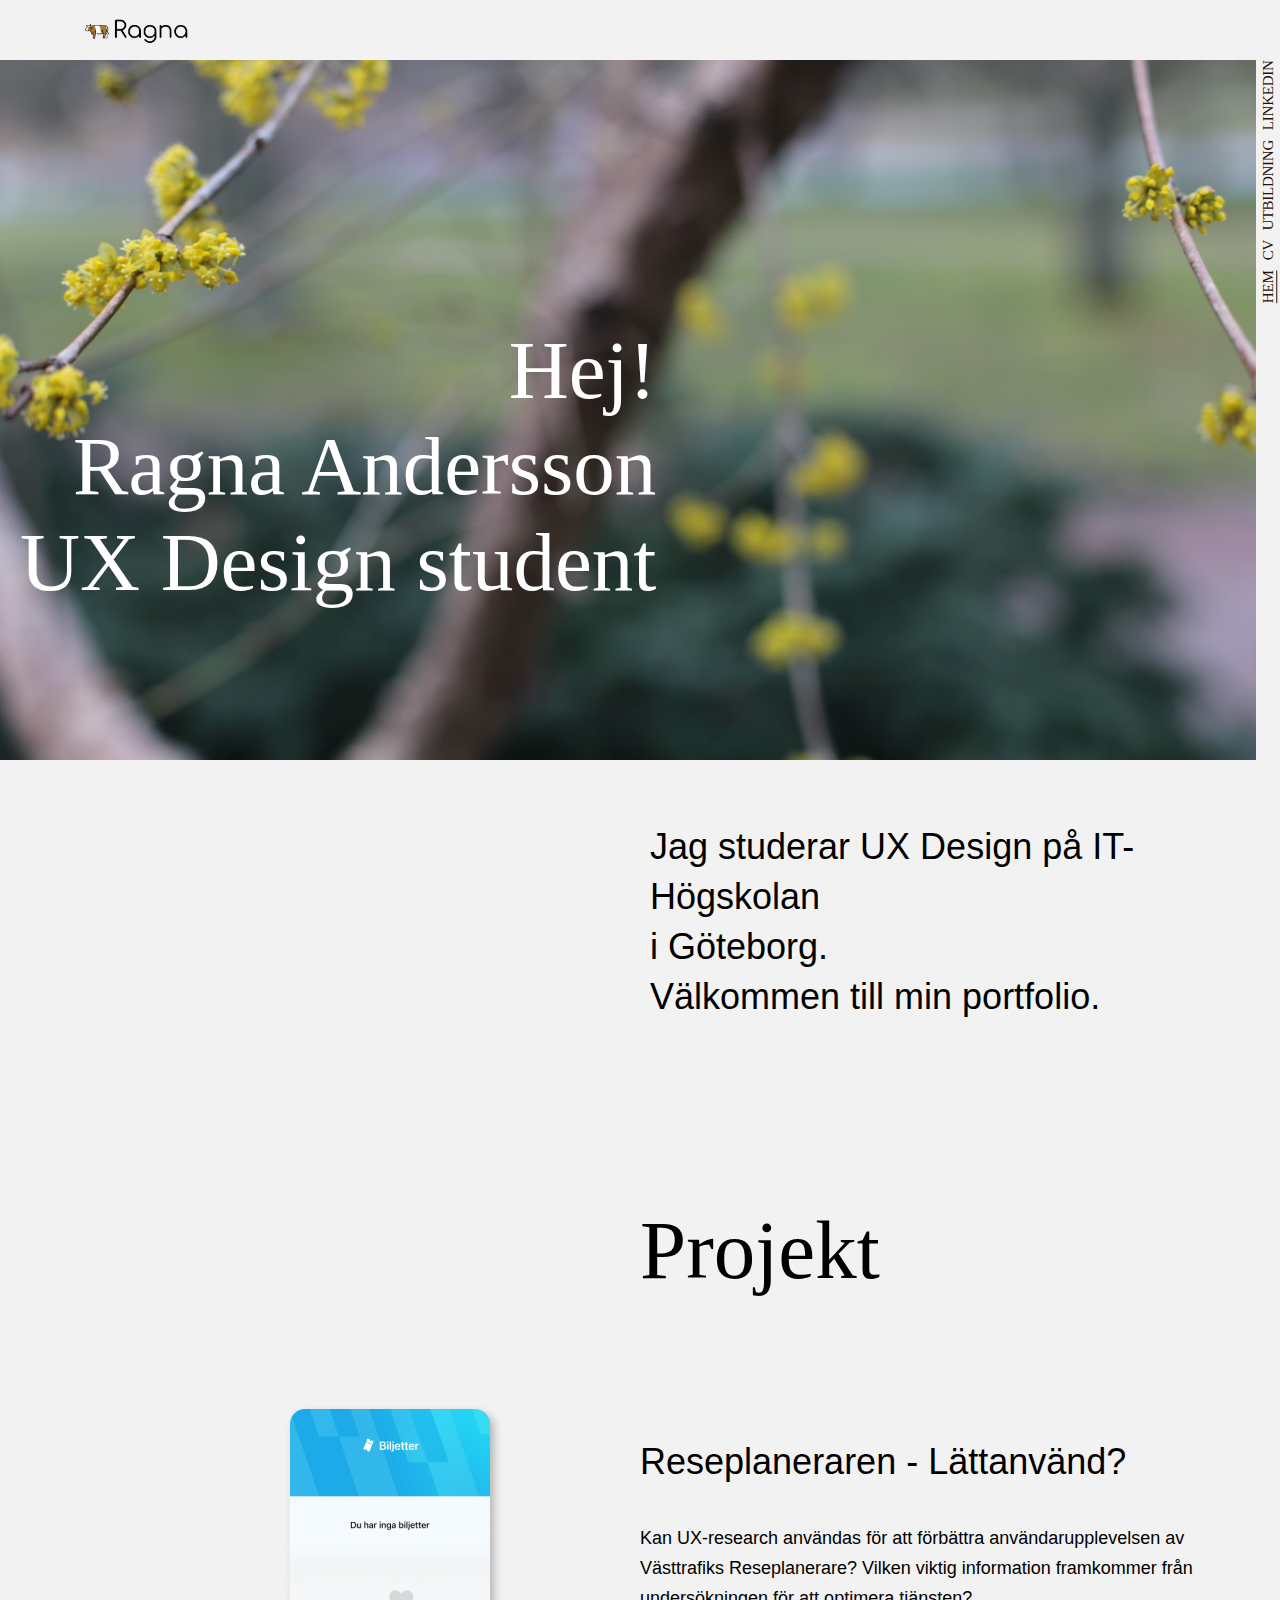
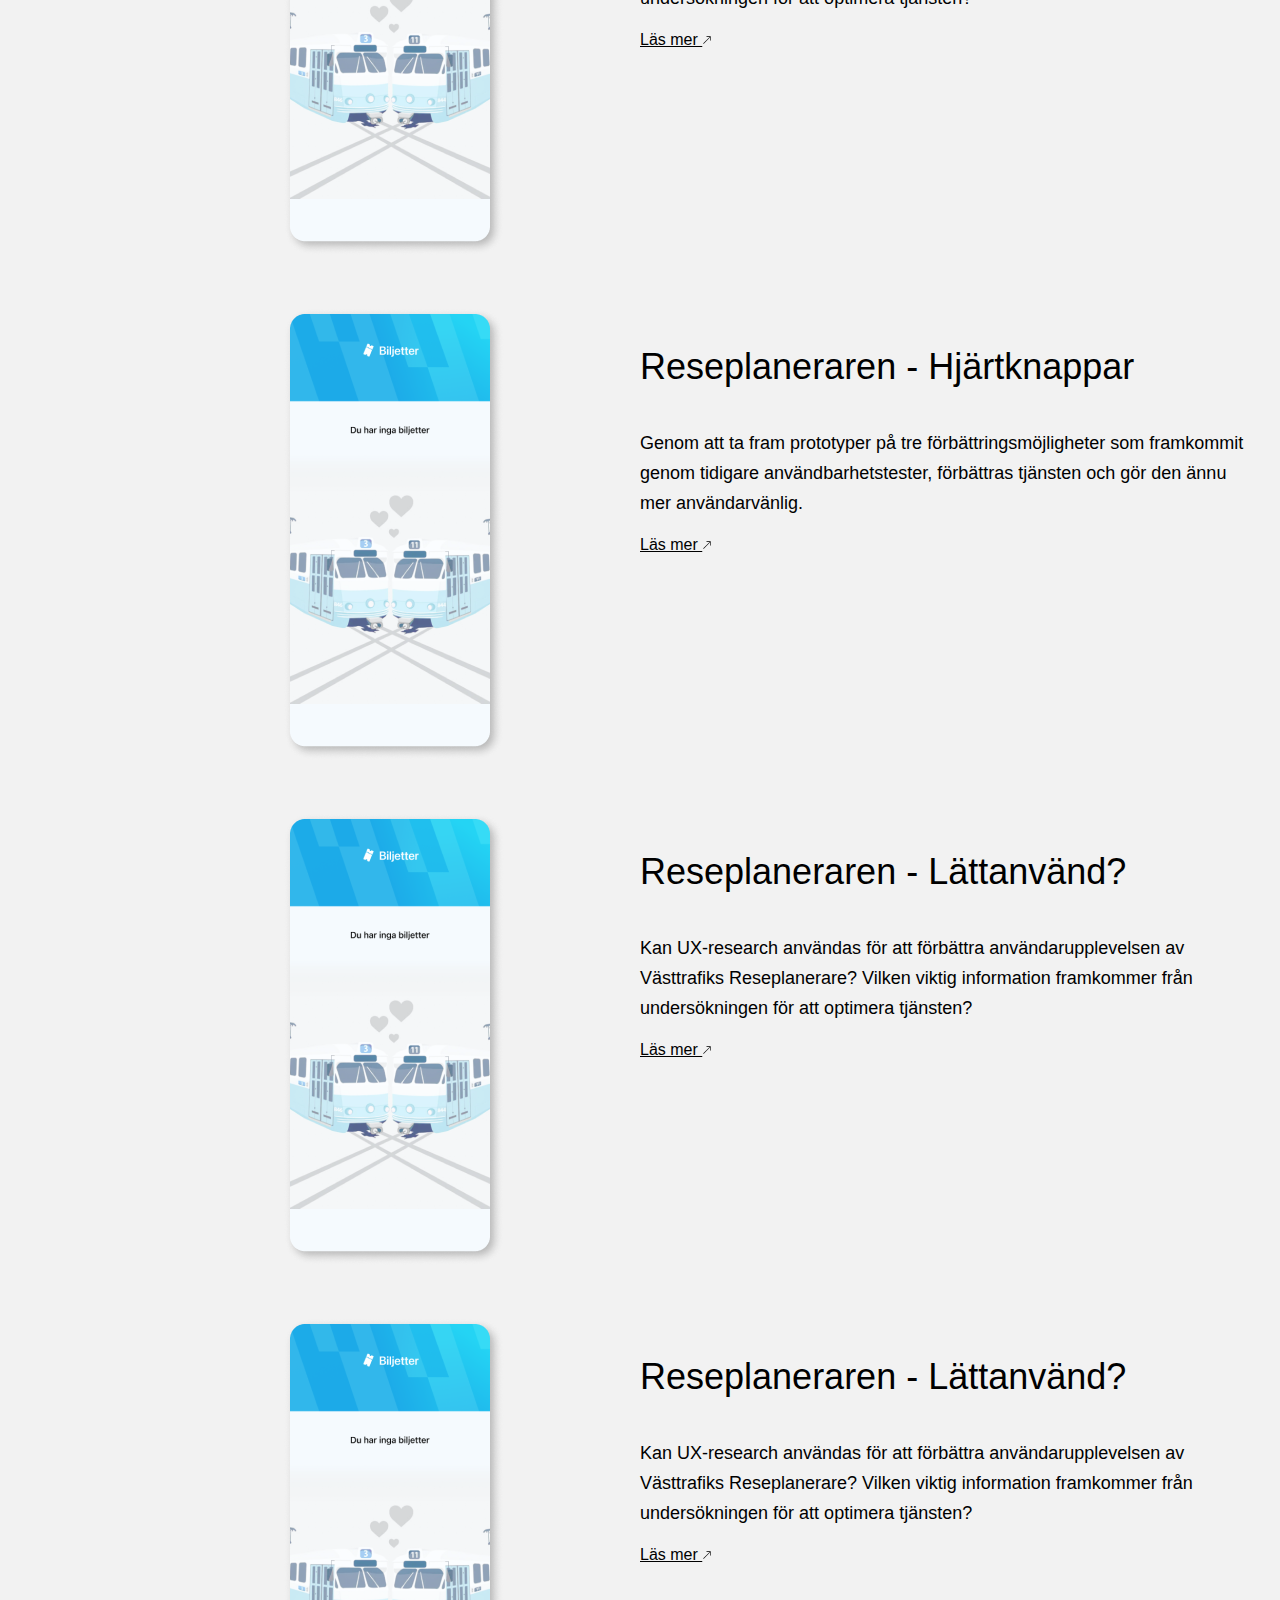
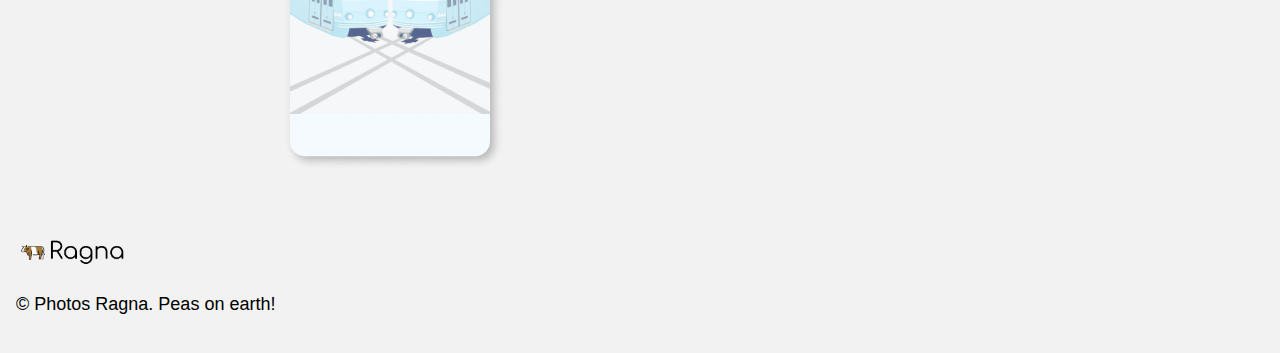
==== commit 138f5146: "- menyn får understrykning på aktiv sida - header-bilden skalas till hela sidans bredd på index.html" ====
--- a/index.html
+++ b/index.html
@@ -47,8 +47,8 @@
    ==================== -->
 <!-- Vill ha en meny med dessa tre länkar till höger sen, vertikalt. Får se om vi kommer så långt att jag löser det. -->
         <nav class="menu_box">
-            <!-- <p>Meny</p> -->
-            <div class="menu">
+            <div id="menu">
+                <a href="index.html">hem</a>
                 <a href="cv.html">CV</a>
                 <a href="utbildning.html">Utbildning</a>
                 <a href="https://www.linkedin.com/in/ragna-andersson/" target="_blank">LinkedIn</a>
@@ -102,5 +102,6 @@
 </footer>
 
 <script type="text/javascript" src="./assets/js/projects.js"></script>
+<script type="text/javascript" src="./assets/js/menu.js"></script>
 
 </html>--- a/assets/css/style.css
+++ b/assets/css/style.css
@@ -240,6 +240,8 @@
 .header_bild_med_rubrik {
   position: relative;
   text-align: left;
+  width: 100%;
+  max-height: 700px;
   /* Ändra textjusteringen till vänster */
 }
 
@@ -254,6 +256,8 @@
 /* Storlek på bild med text */
 .headerbild_index {
   width: 100%;
+  max-height: 700px;
+  object-fit: cover;
   /* Anpassa bilden till bredden av behållaren */
 }
 
@@ -303,23 +307,26 @@
   #NAV MENU
 \*------------------------------------*/
 .menu_box {
-  align-items: start;
-  justify-content: end;
-  column-gap: 1rem;
+  height: 100%;
+  width: 24px;
+  position: fixed;
+  z-index: 1;
+  top: 0;
+  right: 0;
+  background-color: #111;
+  overflow-x: hidden;
   background-color: #f2f2f2;
 }
 
-.menu {
+#menu {
   display: flex;
-  justify-content: center;
-  flex-shrink: 1;
-  column-gap: 0.5rem;
-  width: 2rem;
-  transform: rotate(-90deg) translateX(-200%);
-  transform-origin: right bottom;
-}
-
-.menu a {
+  gap: 10px;
+  margin-top: 3.75rem;
+  writing-mode: vertical-lr;
+  transform: rotate(180deg) translateX(-25%);
+}
+
+#menu a {
   font-family: Montserrat;
   color: var(--mrk-brun, #261109);
   text-align: center;
@@ -328,6 +335,15 @@
   text-transform: uppercase;
   line-height: normal;
   letter-spacing: -0.01406rem;
+}
+
+#menu a:hover {
+  background-color: rgb(221, 221, 221);
+}
+
+.currentPage {
+  text-decoration: underline;
+  color: red;
 }
 
 nav a {
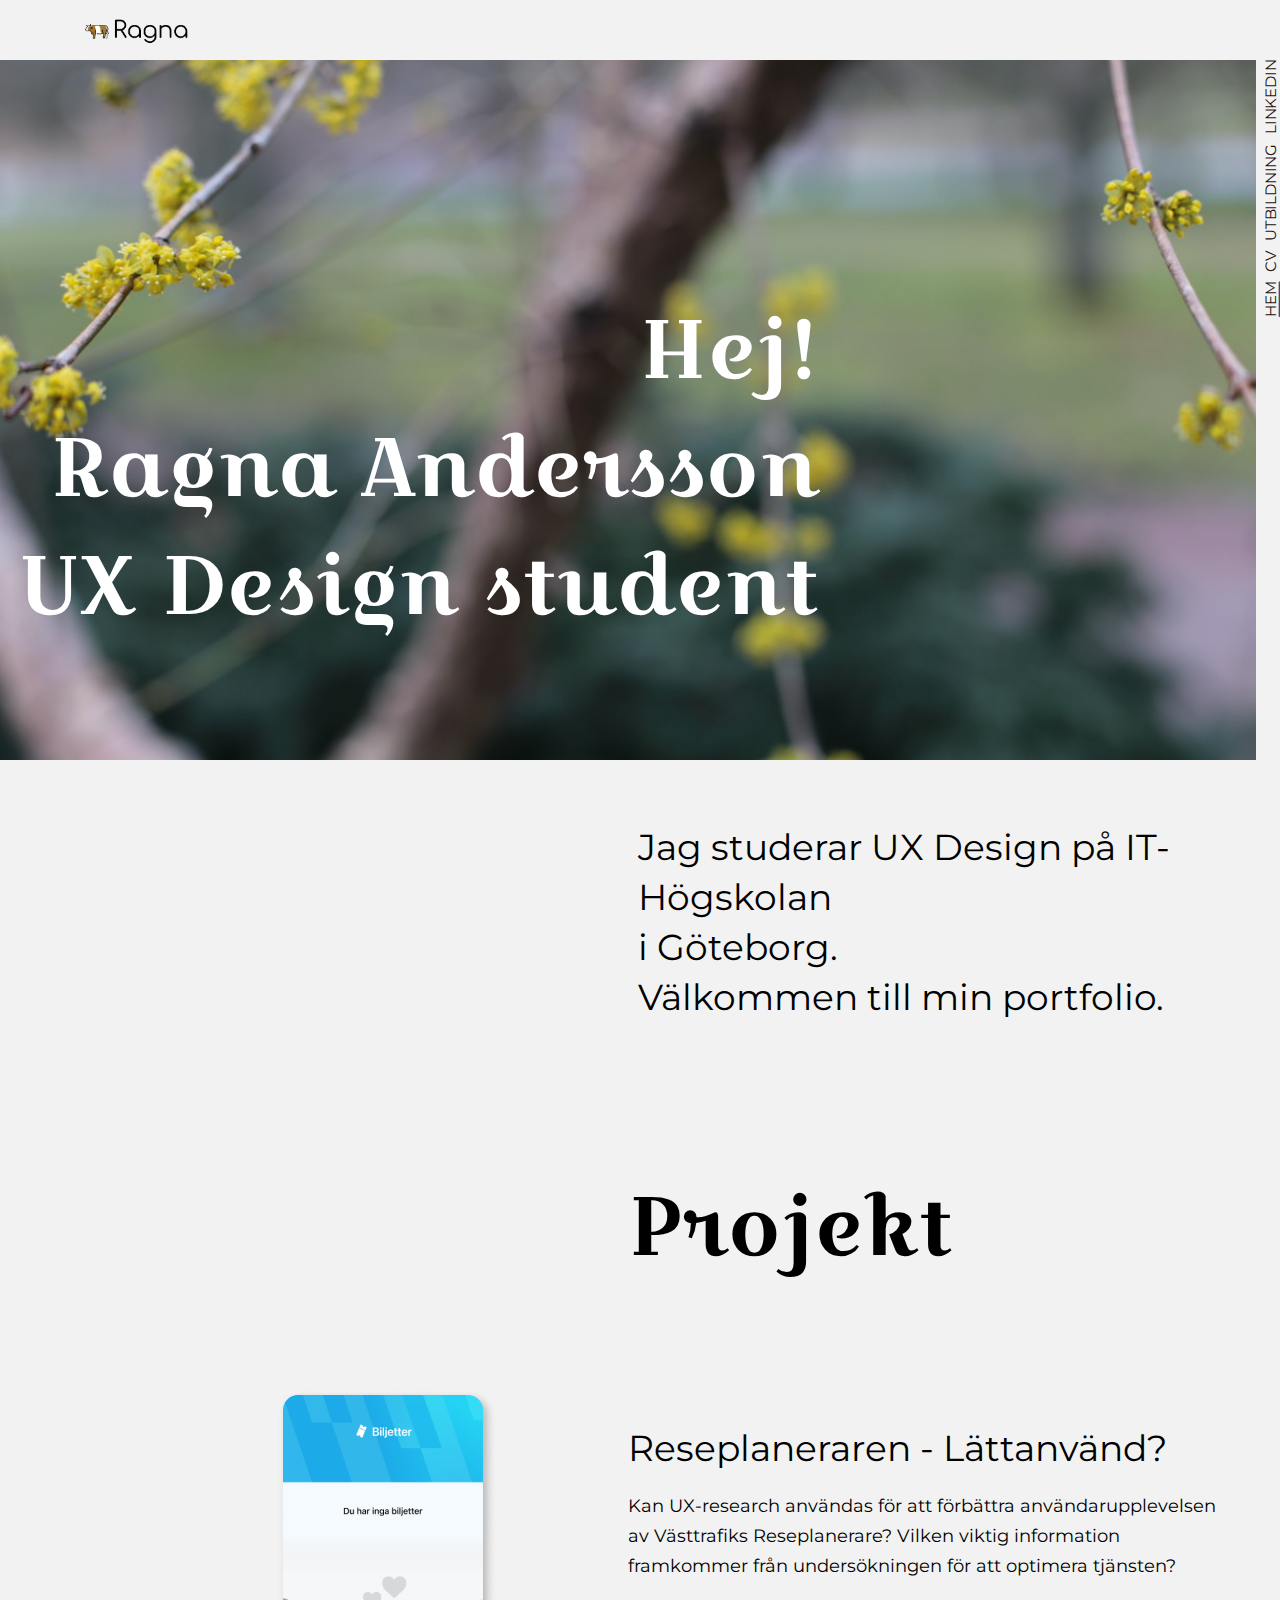
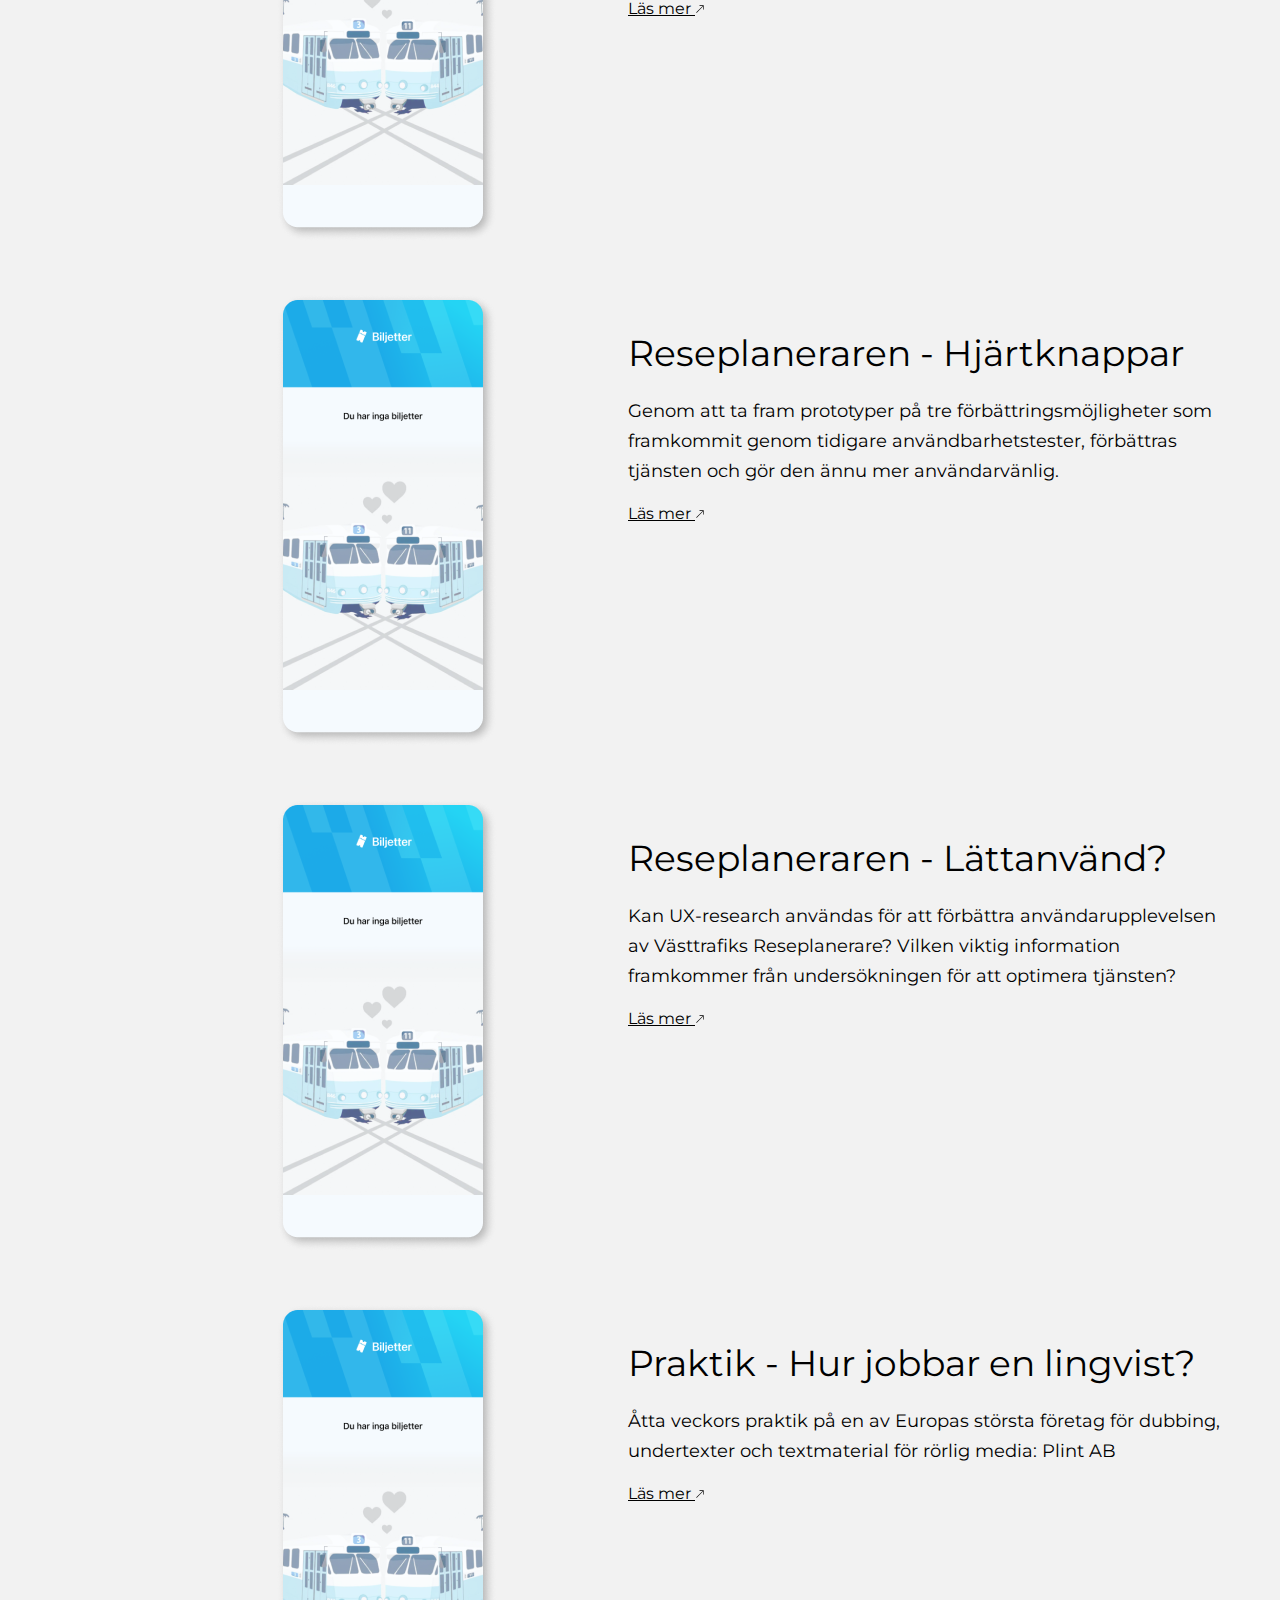
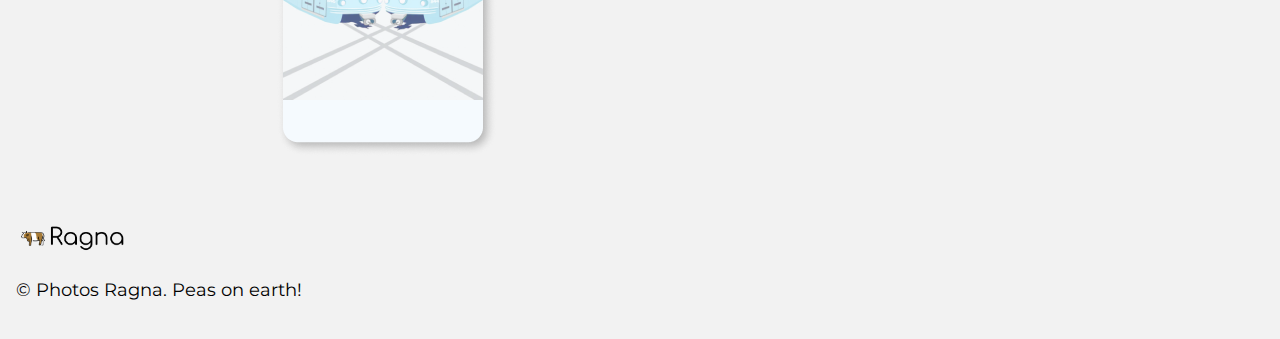
==== commit 502444b0: "Fonts" ====
--- a/index.html
+++ b/index.html
@@ -16,6 +16,11 @@
     <link rel="icon" type="image/png" sizes="16x16" href="/favicon-16x16.png">
     <link rel="manifest" href="/site.webmanifest">
     <link rel="stylesheet" href="/assets/css/style.css">
+    <link rel="preconnect" href="https://fonts.googleapis.com">
+    <link rel="preconnect" href="https://fonts.gstatic.com" crossorigin>
+    <link href="https://fonts.googleapis.com/css2?family=Croissant+One&display=swap" rel="stylesheet">
+    <link href="https://fonts.googleapis.com/css2?family=Croissant+One&family=Montserrat:wght@100&display=swap" rel="stylesheet">
+    <link href="https://fonts.googleapis.com/css2?family=Croissant+One&family=Montserrat&display=swap" rel="stylesheet">
 </head>
 
 <!-- ====================
--- a/assets/css/style.css
+++ b/assets/css/style.css
@@ -71,8 +71,31 @@
   flex-direction: column;
 }
 
+.flex-row {
+  flex-direction: row;
+}
+
+.flex-align-end {
+  justify-content: end;
+  align-content: flex-end;
+}
+
+.flex-center {
+  justify-content: center;
+  align-content: center;
+}
+
+.flex-align-self-center {
+  align-self: center;
+}
+
 .padding-1 {
   padding: 1rem;
+}
+
+.center {
+  margin-left: auto;
+  margin-right: auto;
 }
 
 /*------------------------------------*\
@@ -82,6 +105,7 @@
   background-color: #f2f2f2;
   padding: 0;
   margin: 0;
+  margin-right: 24px;
 }
 
 section {
@@ -94,14 +118,12 @@
 /*------------------------------------*\
   #TEXT BASE
 \*------------------------------------*/
-.text-montserrat, .project_button, p, h3 {
-  text-align: left;
+.text-montserrat, .project_button, p, li, h4, h3 {
   font-family: Montserrat, Arial, sans-serif;
   font-weight: normal;
 }
 
 .text-croissant, .hello_cv, h2, h1 {
-  text-align: left;
   font-family: croissant one, serif;
   font-weight: normal;
 }
@@ -124,6 +146,18 @@
   font-size: 81px;
   } */
 }
+@media (max-width: 850px) {
+  h1 {
+    font-size: 40px;
+    word-break: normal;
+  }
+}
+@media (max-width: 450px) {
+  h1 {
+    font-size: 30px;
+    word-break: normal;
+  }
+}
 
 /* Ragna H2 */
 h2 {
@@ -133,6 +167,12 @@
   font-weight: 400;
   line-height: normal;
 }
+@media (max-width: 850px) {
+  h2 {
+    font-size: 1.5rem;
+    word-break: normal;
+  }
+}
 
 /* Ragna Rubrik Body */
 h3 {
@@ -140,17 +180,29 @@
   font-size: 2.25rem;
   font-style: normal;
   font-weight: 400;
+  margin-bottom: 0;
   line-height: 3.125rem; /* 138.889% */
-  /*   @media (min-width: $device_medium) {
-    font-size: 24px;
-  } */
+}
+@media (max-width: 850px) {
+  h3 {
+    font-size: 1.5rem;
+    word-break: normal;
+  }
+}
+
+/* Ragna Rubrik Footer */
+h4 {
+  font-size: 1rem;
+  font-style: normal;
+  font-weight: 700;
+  line-height: 1.5rem; /* 150% */
 }
 
 /*------------------------------------*\
   #OTHER TEXT
 \*------------------------------------*/
 /* Ragna body */
-p {
+p, li {
   color: black;
   font-size: 1.125rem;
   font-style: normal;
@@ -161,14 +213,20 @@
   -moz-hyphens: auto;
   -ms-hyphens: auto;
   hyphens: auto;
-  /*   @media (min-width: $device_medium) {
-    font-size: 1.125rem;
+}
+@media (max-width: 850px) {
+  p, li {
+    font-size: 0.8rem;
     word-break: normal;
-  } */
+  }
+}
+
+.cv-duration-text {
+  color: #f2f2f2;
 }
 
 /* Ragna footer rubrik */
-.footer-text-bold {
+.footer-text-bold, .cv-duration-text {
   font-family: Montserrat;
   font-size: 1rem;
   font-style: normal;
@@ -194,11 +252,11 @@
   line-height: 4.5rem; /* 150% */
 }
 
-.right-align {
+.text-right-align {
   text-align: right;
 }
 
-.left-align {
+.text-left-align {
   text-align: left;
 }
 
@@ -378,6 +436,24 @@
 /*------------------------------------*\
   #CV
 \*------------------------------------*/
+.img-scale {
+  width: 100%;
+  height: 100%;
+  background-color: pink;
+  box-shadow: 0px 0px 0 0px #f9f9fb, 0px 0 28px 0 rgba(34, 33, 81, 0.01), 28px 28px 28px 0 rgba(34, 33, 81, 0.25);
+  transition: border-radius 0.5s, transform 0.5s;
+}
+
+.img-scale:hover {
+  border-radius: 50%; /* Turns the square into a circle on hover */
+  transform: rotate(360deg); /* Rotates the element 360 degrees on hover */
+}
+
+.img-scale:hover {
+  border-radius: 50%; /* Turns the square into a circle on hover */
+  transform: rotate(360deg); /* Rotates the element 360 degrees on hover */
+}
+
 .hello_cv {
   color: #f2f2f2;
   margin: 0;
@@ -400,7 +476,14 @@
   color: #f2f2f2;
 }
 
-.body_cv p {
+/*------------------------------------*\
+  # PROJECTS - PINT
+\*------------------------------------*/
+.img_prj {
+  width: 70%;
+}
+
+.body_cv p, li {
   color: #f2f2f2;
   font-family: Montserrat;
   font-size: 18px;
@@ -409,15 +492,17 @@
   line-height: 30px; /* 166.667% */
 }
 
-.body_cv h3,
-h4,
-h5 {
+.body_cv {
   color: #f2f2f2;
   font-size: 36px;
   line-height: normal;
   font-weight: normal;
 }
 
+.body_cv h3 {
+  color: #f2f2f2;
+}
+
 .body_cv h5 {
   font-family: Montserrat;
   font-size: 16px;
@@ -442,42 +527,6 @@
   background-color: #848c73;
 }
 
-.body_education p,
-h2,
-h3,
-h4,
-h5 {
-  text-align: right;
-  color: black;
-}
-
-.body_education h3 {
-  font-family: Montserrat;
-  font-size: 36px;
-  font-style: normal;
-  font-weight: 400;
-  line-height: 50px; /* 138.889% */
-  margin: 0;
-}
-
-.body_education h5 {
-  /* Ragna footer rubrik */
-  font-family: Montserrat;
-  font-size: 16px;
-  font-style: normal;
-  font-weight: 700;
-  line-height: 24px; /* 150% */
-}
-
-.body_education p {
-  /* Ragna body */
-  font-family: Montserrat;
-  font-size: 18px;
-  font-style: normal;
-  font-weight: 400;
-  line-height: 30px; /* 166.667% */
-}
-
 /*------------------------------------*\
   #FOOTER
 \*------------------------------------*/
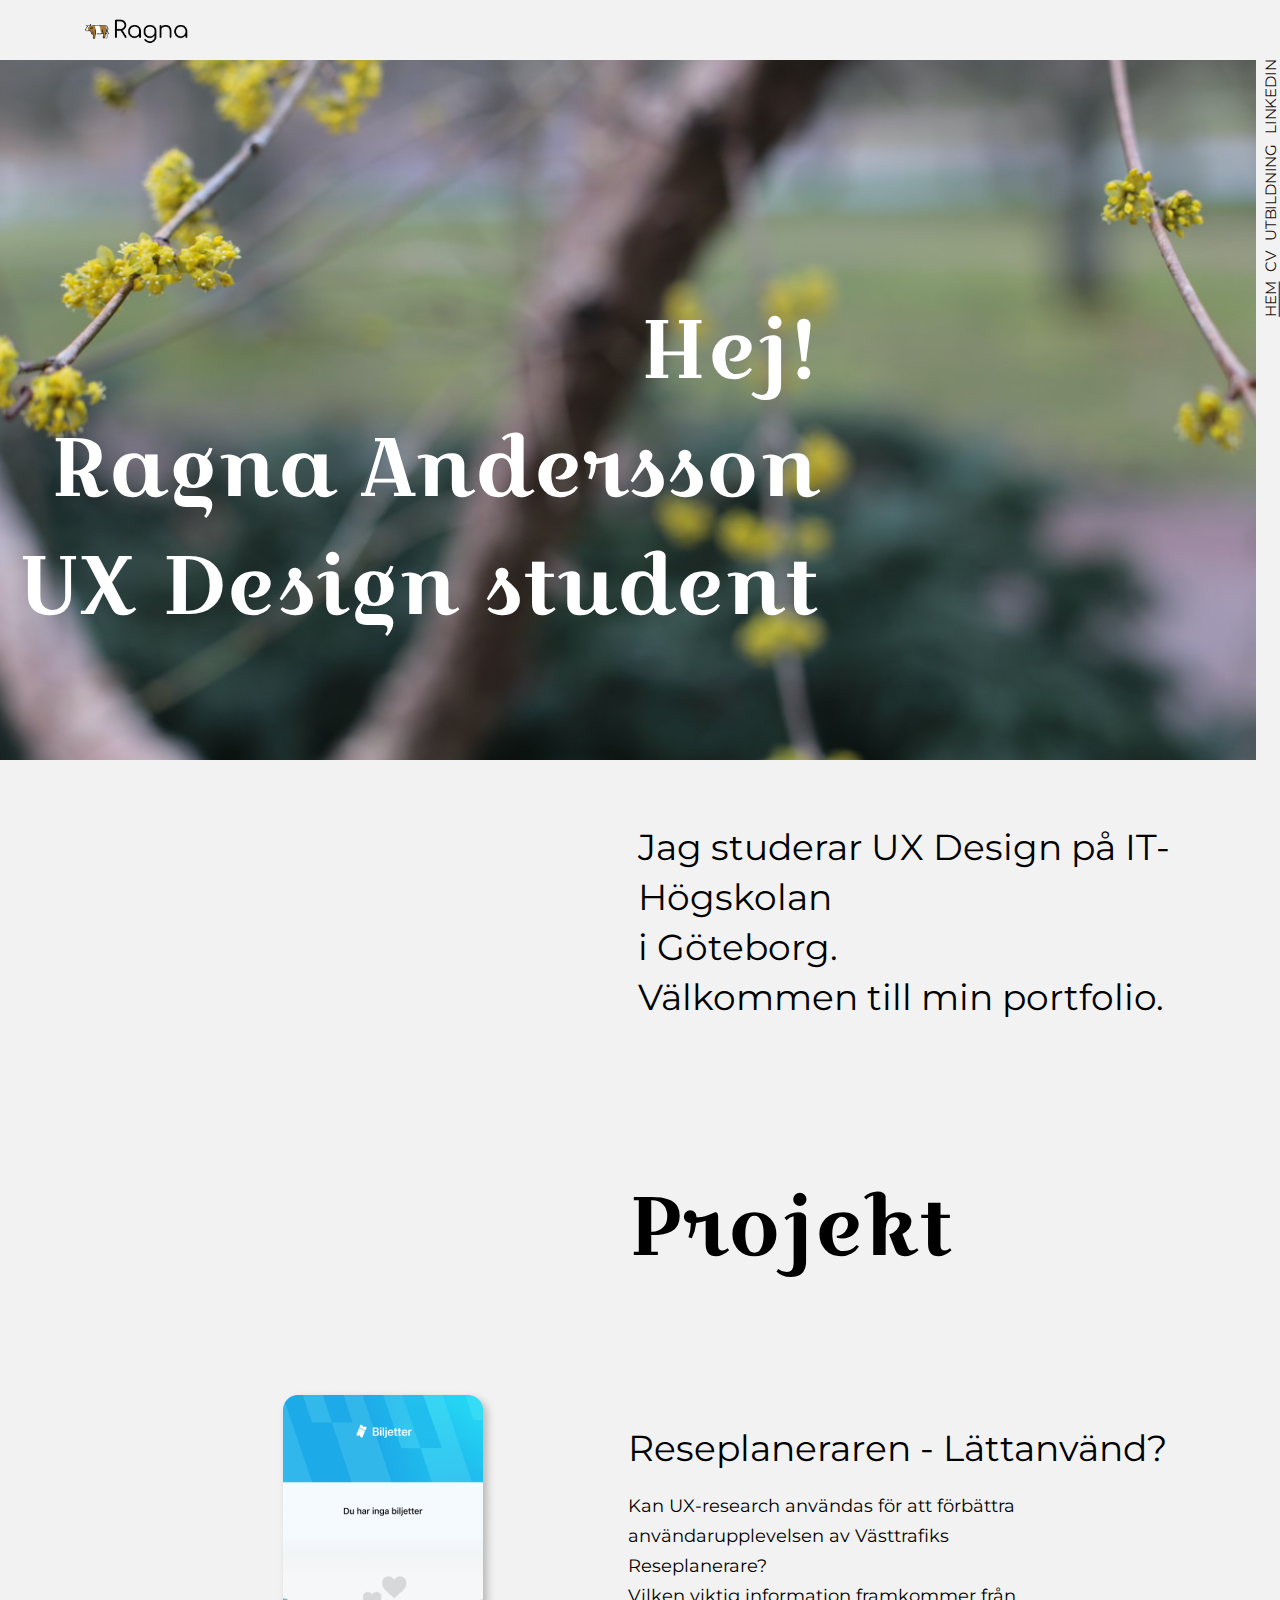
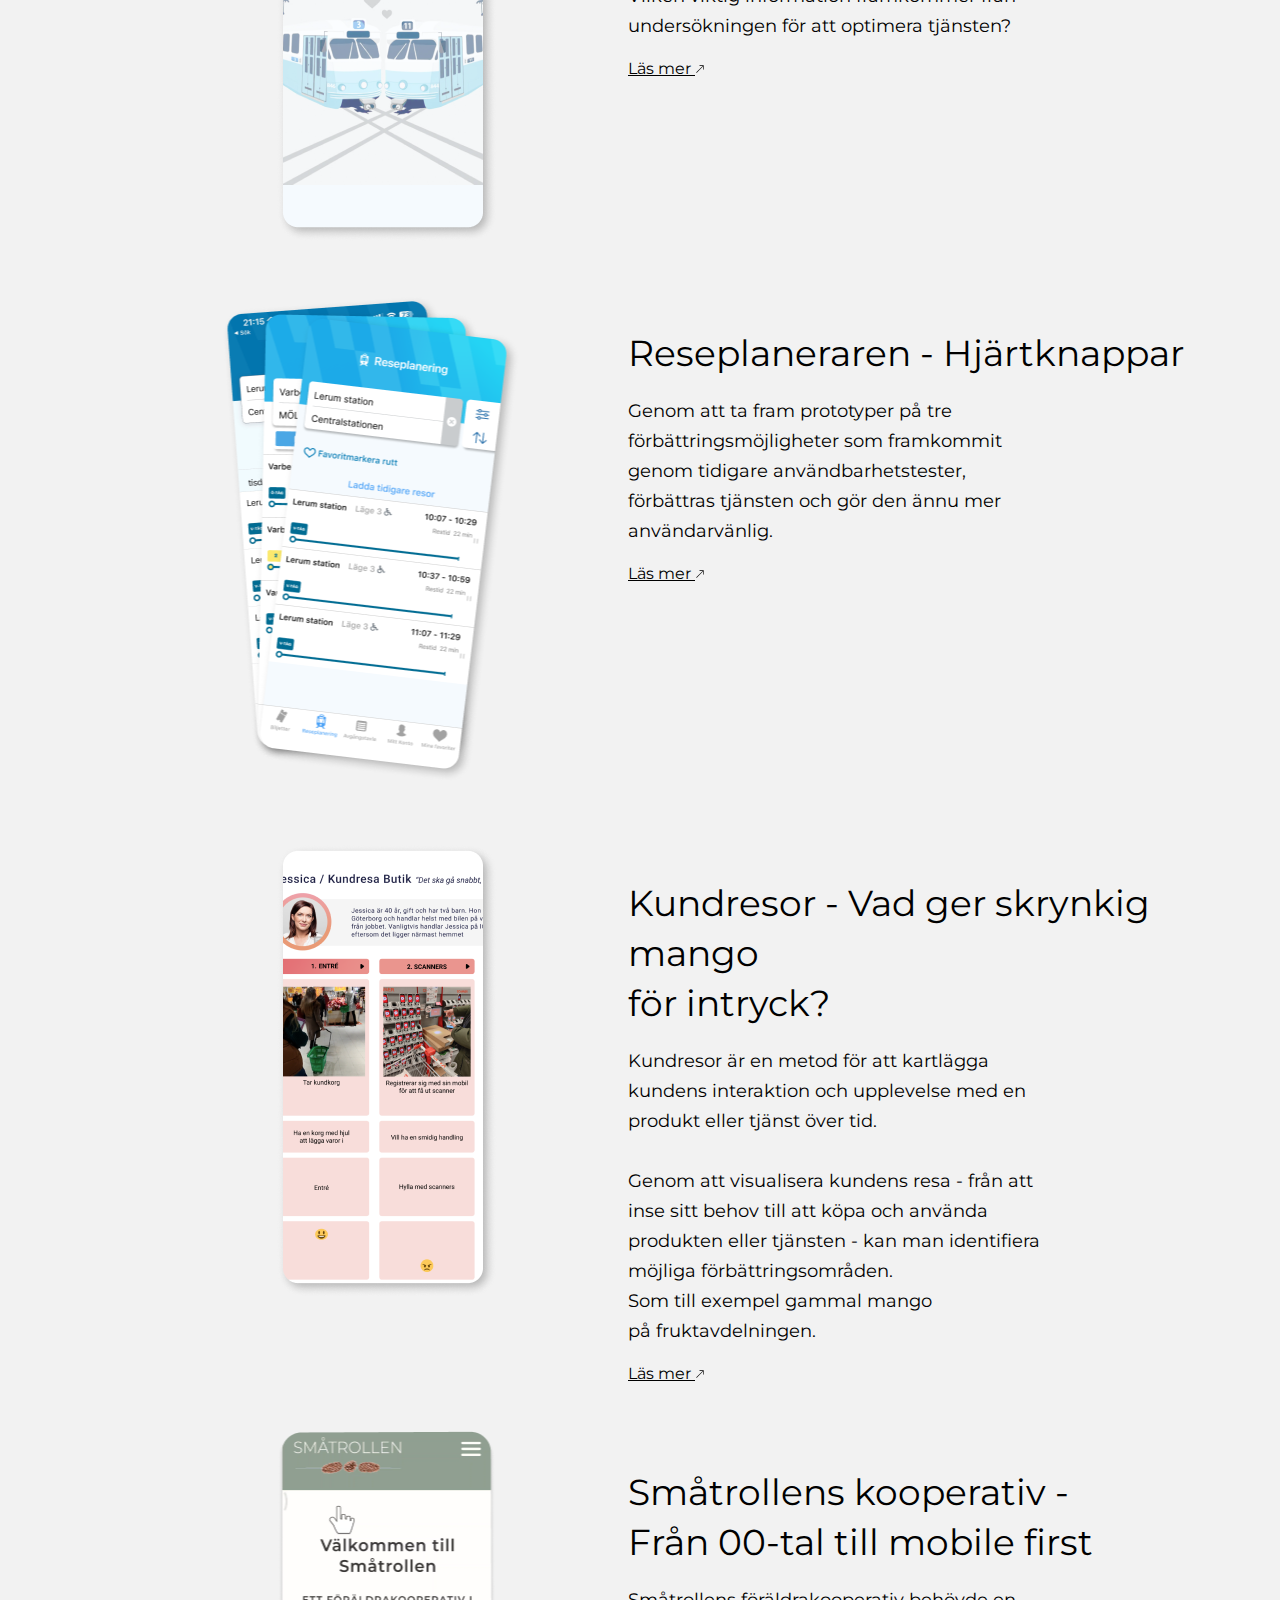
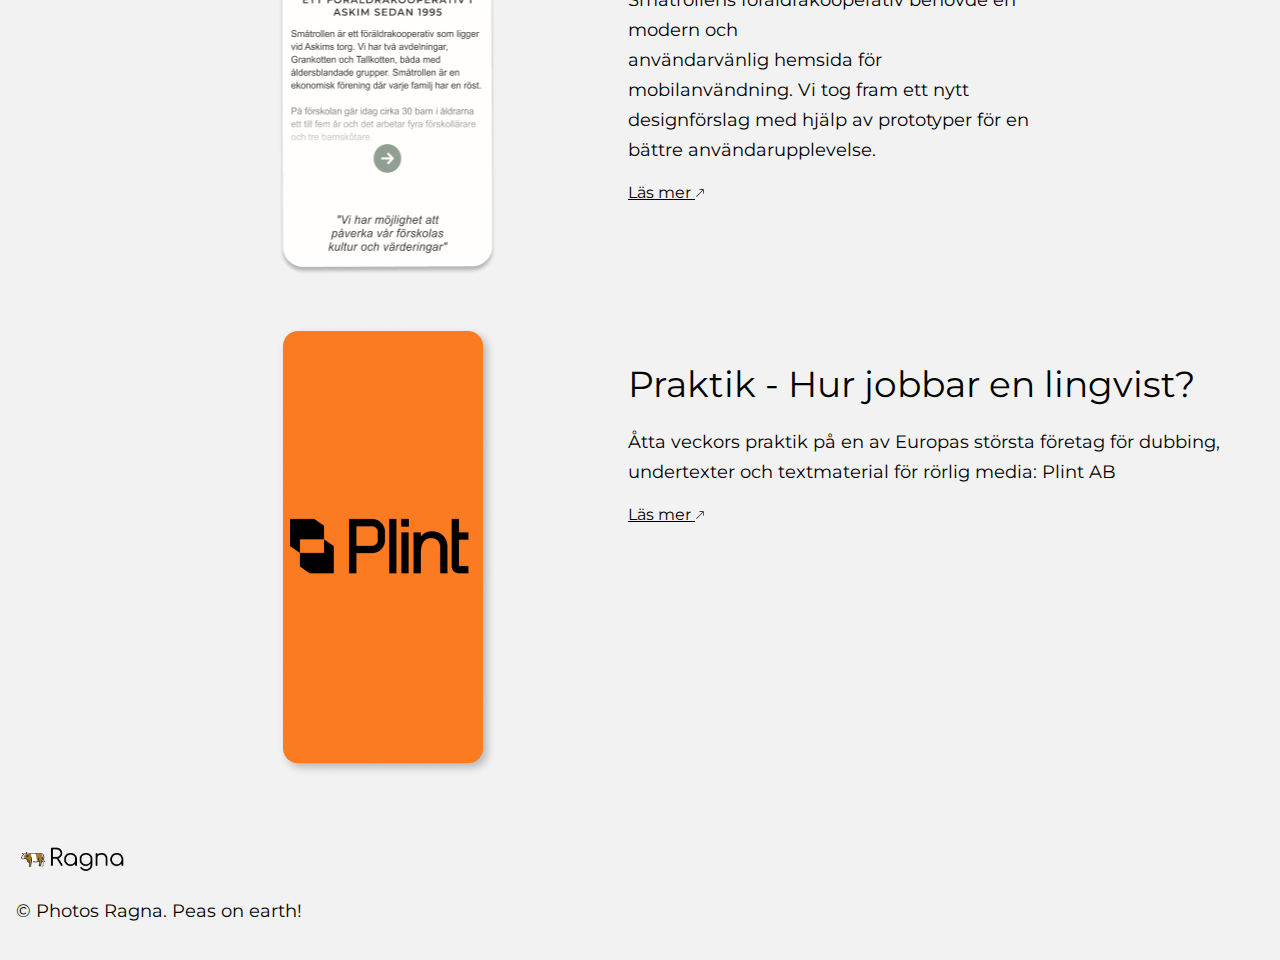
==== commit 5c40772c: "Lagt till bilder + justerat text" ====
--- a/index.html
+++ b/index.html
@@ -34,12 +34,12 @@
         <img class="logo" src="/assets/img/ragnalogo.png" alt="Ragna logo" /> <br>
     </div>
 
-    <!-- header bild -->
+    <!-- HEADER -->
     <div class="image_and_menu_container">
         <div class="header_bild_med_rubrik">
-            <img class="headerbild_index" src="/assets/img/header 2.jpg" alt="header" />
+            <img class="headerbild_index" src="/assets/img/header 2.jpg" alt="headerbackground" />
             
-            <!-- Rubrik-->
+            <!-- Header text-->
             <h1 class="rubriktext_index">
                 Hej!<br>
                 Ragna Andersson<br>
@@ -50,7 +50,6 @@
 <!-- ====================
      NAV BAR
    ==================== -->
-<!-- Vill ha en meny med dessa tre länkar till höger sen, vertikalt. Får se om vi kommer så långt att jag löser det. -->
         <nav class="menu_box">
             <div id="menu">
                 <a href="index.html">hem</a>
@@ -78,6 +77,7 @@
                     Välkommen till min portfolio.
                 </h3>
             </section>
+
     <!-- ********************
          PROJECT
     ******************** -->
@@ -86,7 +86,6 @@
                 <h1 class="col2">
                     Projekt
                 </h1>
-
             </section>
             <br>
         </div>
@@ -98,7 +97,6 @@
    ==================== -->
 
 <footer class="footer padding-1">
-
     <img  class="logo" src="/assets/img/ragnalogo.png" alt="Ragna logo" /> <br>
     <p>
         © Photos Ragna. Peas on earth!
--- a/assets/css/style.css
+++ b/assets/css/style.css
@@ -89,6 +89,10 @@
   align-self: center;
 }
 
+.flex-align-self-end {
+  align-self: flex-end;
+}
+
 .padding-1 {
   padding: 1rem;
 }
@@ -101,7 +105,7 @@
 /*------------------------------------*\
   #BODY
 \*------------------------------------*/
-body, .body_education, .body_cv {
+body, .body_education, .body_plint, .body_cv {
   background-color: #f2f2f2;
   padding: 0;
   margin: 0;
@@ -361,6 +365,21 @@
   /* Lägg till lite utrymme runt texten */
 }
 
+.header_text_right {
+  position: absolute;
+  text-align: center;
+  /* Placera rubriken på bilden */
+  top: 25%;
+  /* Justera vertikalt till mitten */
+  left: 50%;
+  /* Centrera vertikalt */
+  /* Bakgrundsfärg med genomskinlighet */
+  color: #fff;
+  /* Textfärg */
+  padding: 10px;
+  /* Lägg till lite utrymme runt texten */
+}
+
 /*------------------------------------*\
   #NAV MENU
 \*------------------------------------*/
@@ -476,14 +495,7 @@
   color: #f2f2f2;
 }
 
-/*------------------------------------*\
-  # PROJECTS - PINT
-\*------------------------------------*/
-.img_prj {
-  width: 70%;
-}
-
-.body_cv p, li {
+.body_cv p {
   color: #f2f2f2;
   font-family: Montserrat;
   font-size: 18px;
@@ -521,6 +533,37 @@
 }
 
 /*------------------------------------*\
+  # PROJECTS - PINT
+\*------------------------------------*/
+.img_prj {
+  border-radius: 6.997px;
+  background: url(<path-to-image>), lightgray 50%/cover no-repeat;
+  box-shadow: 0px 3.99805px 3.99805px 0px rgba(0, 0, 0, 0.25);
+}
+
+.body_plint {
+  background-color: #BFA83F;
+  color: black;
+}
+
+.body_plint h5 {
+  font-family: Montserrat;
+  font-size: 16px;
+  font-style: normal;
+  font-weight: 700;
+  line-height: 24px; /* 150% */
+}
+
+.body_plint p, li {
+  color: black;
+  font-family: Montserrat;
+  font-size: 18px;
+  font-style: normal;
+  font-weight: 400;
+  line-height: 30px; /* 166.667% */
+}
+
+/*------------------------------------*\
   #EDUCATION
 \*------------------------------------*/
 .body_education {
@@ -536,4 +579,174 @@
   text-align: left;
 }
 
+/*------------------------------------*\
+  #VIDEO MODAL
+\*------------------------------------*/
+#lvideo-wrap {
+  position: fixed;
+  padding: 12px;
+  height: 100vh;
+  display: flex;
+  z-index: 9991;
+  align-items: center;
+  justify-content: center;
+  opacity: 0;
+  visibility: hidden;
+}
+#lvideo-wrap, #lvideo-wrap:after,
+#lvideo-wrap .lvideo-overlay {
+  left: 0;
+  top: 0;
+  width: 100%;
+  transition: all 0.3s ease-in-out;
+  box-sizing: border-box;
+}
+#lvideo-wrap:after,
+#lvideo-wrap .lvideo-overlay {
+  height: 100%;
+  position: absolute;
+}
+#lvideo-wrap:after {
+  content: "";
+  display: block;
+  background-color: var(--primary-color);
+  opacity: 0;
+  z-index: -1;
+}
+#lvideo-wrap .lvideo-container,
+#lvideo-wrap video,
+#lvideo-wrap iframe {
+  border-radius: 12px;
+  position: relative;
+  box-sizing: border-box;
+  background-color: #000;
+}
+#lvideo-wrap .lvideo-container {
+  width: 95%;
+  z-index: 5;
+}
+#lvideo-wrap video,
+#lvideo-wrap iframe {
+  z-index: 10;
+  box-shadow: 0 0 19px rgba(0, 0, 0, 0.16);
+  width: 100%;
+  height: 100vh;
+  max-height: 85vh;
+  display: block;
+}
+#lvideo-wrap video {
+  object-fit: cover;
+}
+#lvideo-wrap .lvideo-close {
+  background-color: #fff;
+  cursor: pointer;
+  display: flex;
+  align-items: center;
+  justify-content: center;
+  position: absolute;
+  right: 5%;
+  top: 5%;
+  width: 42px;
+  height: 42px;
+  border-radius: 100%;
+  border: solid 2px var(--primary-color);
+  padding: 0;
+  transition: all 0.3s ease-in-out;
+  z-index: 150;
+}
+#lvideo-wrap .lvideo-close:before, #lvideo-wrap .lvideo-close:after {
+  content: "";
+  width: 60%;
+  height: 3px;
+  background-color: var(--primary-color);
+  position: absolute;
+  transition: all 0.3s ease-in-out;
+}
+#lvideo-wrap .lvideo-close:before {
+  transform: rotate(42deg);
+}
+#lvideo-wrap .lvideo-close:after {
+  transform: rotate(-42deg);
+}
+#lvideo-wrap .lvideo-close:focus {
+  outline: none;
+}
+#lvideo-wrap .lvideo-close:hover {
+  background-color: var(--primary-color);
+}
+#lvideo-wrap .lvideo-close:hover:before, #lvideo-wrap .lvideo-close:hover:after {
+  background-color: #fff;
+}
+#lvideo-wrap.active {
+  opacity: 1;
+  visibility: visible;
+}
+#lvideo-wrap.active:after {
+  opacity: 0.5;
+}
+@media (max-width: 1659px) and (min-width: 1330px) {
+  #lvideo-wrap .lvideo-container {
+    max-width: 978px;
+  }
+}
+@media (min-width: 1660px) {
+  #lvideo-wrap .lvideo-container {
+    max-width: 80%;
+  }
+}
+
+.btn-animated {
+  width: 100px;
+  height: 100px;
+  margin-left: auto;
+  margin-right: auto;
+  background-color: #fff;
+  border-radius: 100px;
+  transition: all 0.3s ease;
+  line-height: 100px;
+  position: relative;
+  padding: 0;
+  cursor: pointer;
+  border: 0;
+}
+.btn-animated:before, .btn-animated:after {
+  content: "";
+  border: 1px solid;
+  border-color: #fff;
+  width: 100px;
+  height: 100px;
+  border-radius: 50%;
+  position: absolute;
+  left: 0;
+  top: 0;
+  opacity: 1;
+  animation: 1s it-zoom linear infinite;
+}
+.btn-animated:before {
+  animation-delay: 0.5s;
+}
+.btn-animated:hover {
+  transform: scale(1.1);
+}
+.btn-animated i {
+  display: block;
+  width: 0;
+  height: 0;
+  border-style: solid;
+  border-width: 15px 0 15px 15px;
+  border-color: transparent transparent transparent #333;
+  margin: auto;
+}
+
+@keyframes it-zoom {
+  0% {
+    transform: scale(1);
+    opacity: 0.6;
+  }
+  100% {
+    transform: scale(1.5);
+    opacity: 0;
+  }
+}
+
 /*# sourceMappingURL=style.css.map */
